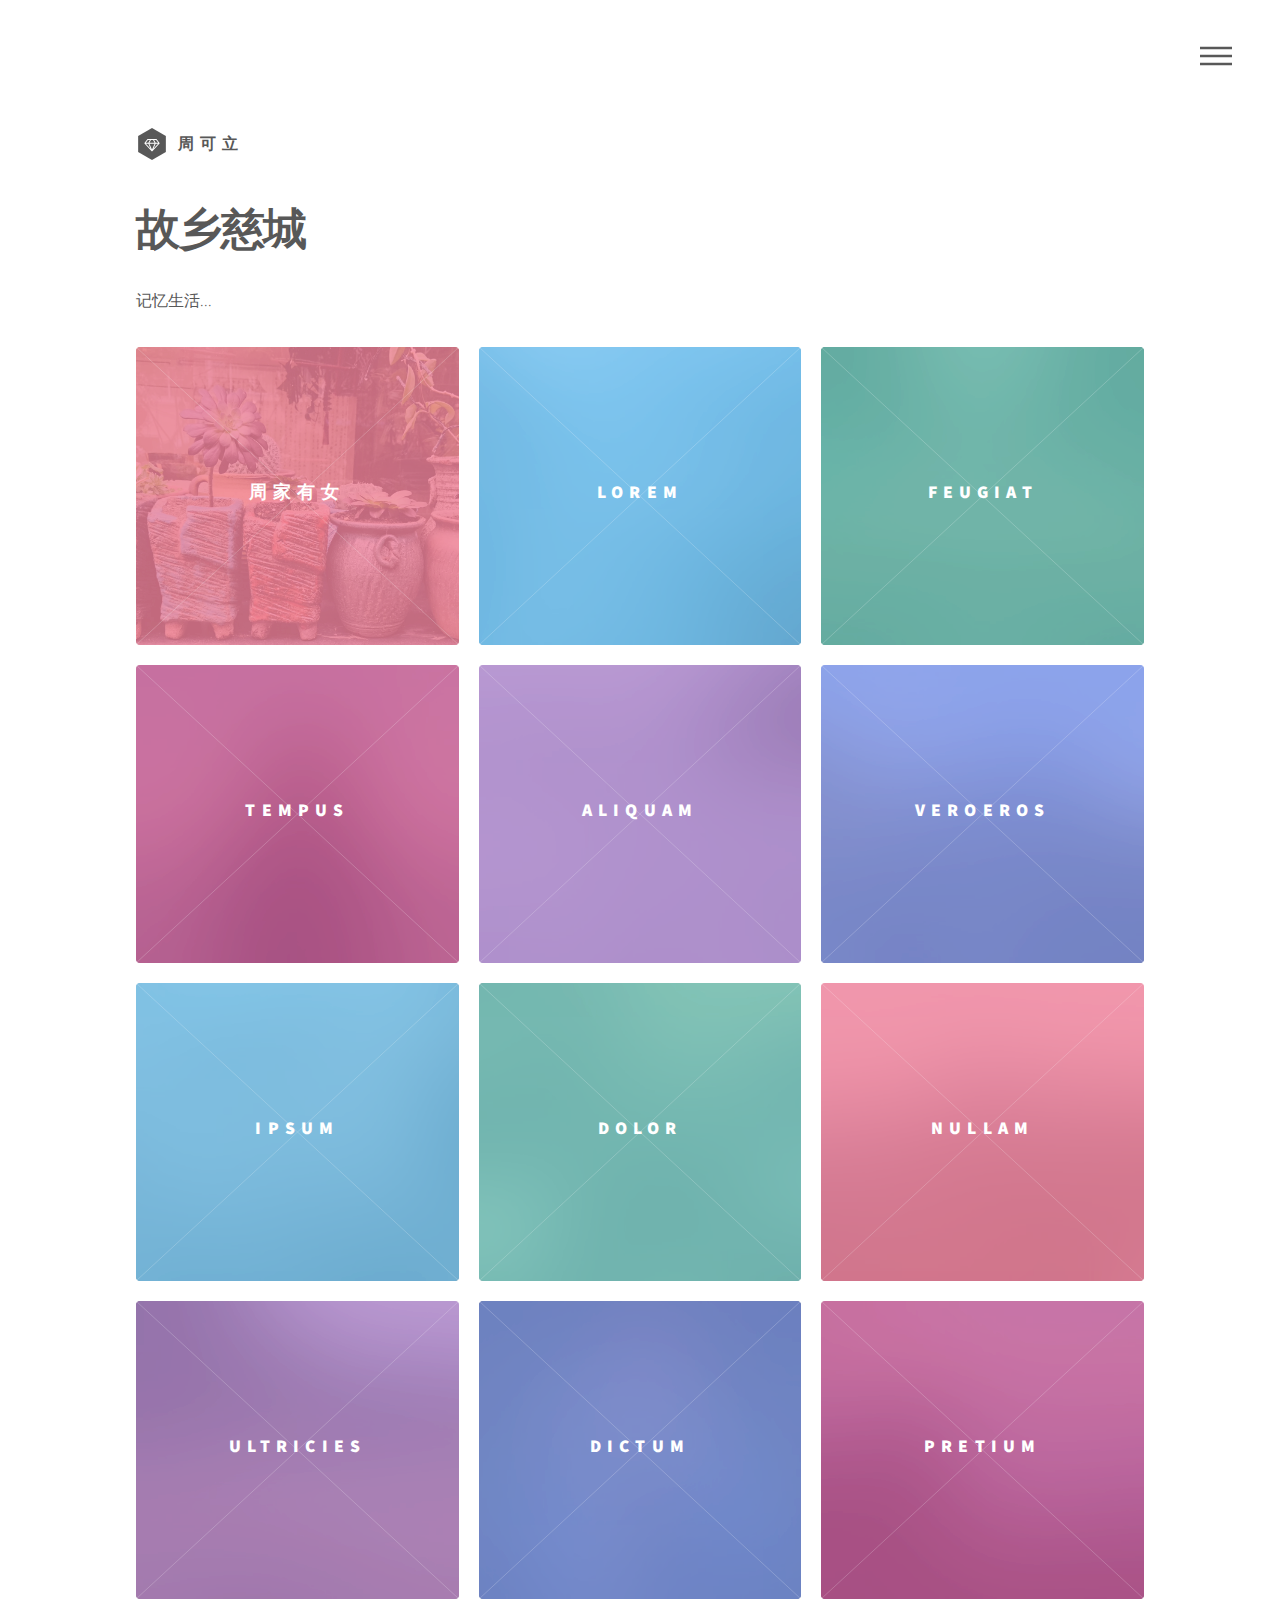
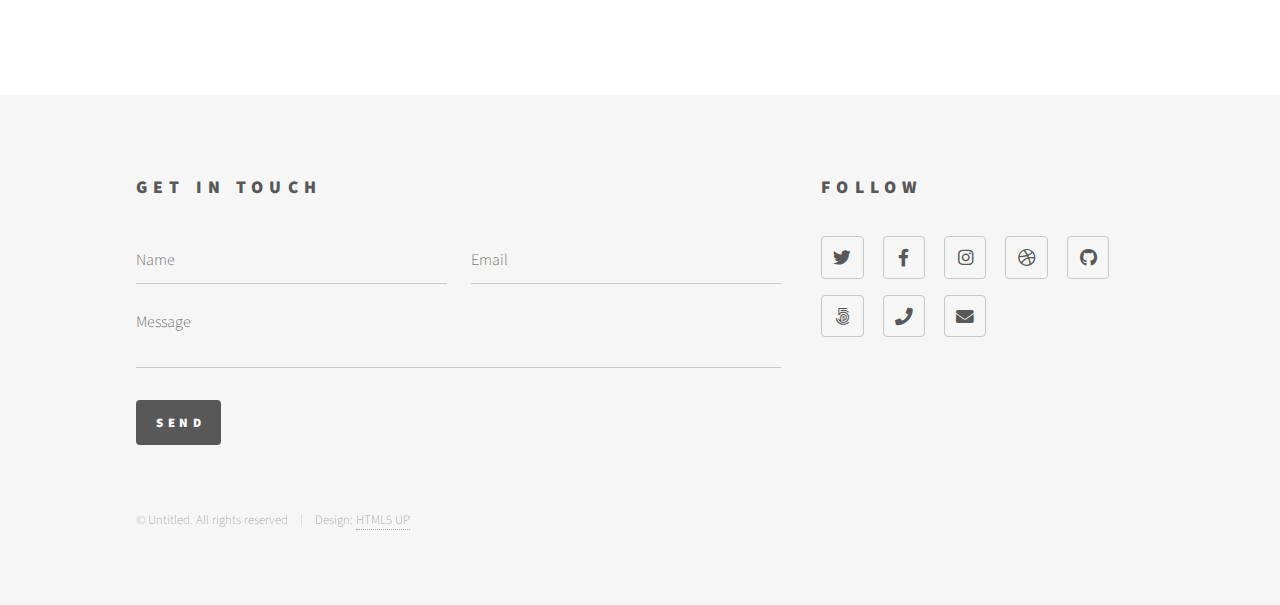
==== index.html @ fc77d5ec "commit" ====
<!DOCTYPE HTML>
<!--
	Phantom by HTML5 UP
	html5up.net | @ajlkn
	Free for personal and commercial use under the CCA 3.0 license (html5up.net/license)
-->
<html>
	<head>
		<title>Phantom by HTML5 UP</title>
		<meta charset="utf-8" />
		<meta name="viewport" content="width=device-width, initial-scale=1, user-scalable=no" />
		<link rel="stylesheet" href="assets/css/main.css" />
		<noscript><link rel="stylesheet" href="assets/css/noscript.css" /></noscript>
	</head>
	<body class="is-preload">
		<!-- Wrapper -->
			<div id="wrapper">

				<!-- Header -->
					<header id="header">
						<div class="inner">

							<!-- Logo -->
								<a href="index.html" class="logo">
									<span class="symbol"><img src="images/logo.svg" alt="" /></span><span class="title">周可立</span>
								</a>

							<!-- Nav -->
								<nav>
									<ul>
										<li><a href="#menu">Menu</a></li>
									</ul>
								</nav>

						</div>
					</header>

				<!-- Menu -->
					<nav id="menu">
						<h2>Menu</h2>
						<ul>
							<li><a href="index.html">Home</a></li>
							<li><a href="generic.html">Ipsum veroeros</a></li>
							<li><a href="generic.html">Tempus etiam</a></li>
							<li><a href="generic.html">Consequat dolor</a></li>
							<li><a href="elements.html">Elements</a></li>
						</ul>
					</nav>

				<!-- Main -->
					<div id="main">
						<div class="inner">
							<header>
								<h1> 故乡慈城</h1>
								<p>记忆生活...</p>
							</header>
							<section class="tiles">
								<article class="style1">
									<span class="image">
										<img src="images/story/002.jpg" alt="" />
									</span>
									<a href="generic1.html">
										<h2>周家有女</h2>
										<div class="content">
											<p>周女有才,有感而作</p>
										</div>
									</a>
								</article>
								<article class="style2">
									<span class="image">
										<img src="images/pic02.jpg" alt="" />
									</span>
									<a href="generic.html">
										<h2>Lorem</h2>
										<div class="content">
											<p>Sed nisl arcu euismod sit amet nisi lorem etiam dolor veroeros et feugiat.</p>
										</div>
									</a>
								</article>
								<article class="style3">
									<span class="image">
										<img src="images/pic03.jpg" alt="" />
									</span>
									<a href="generic.html">
										<h2>Feugiat</h2>
										<div class="content">
											<p>Sed nisl arcu euismod sit amet nisi lorem etiam dolor veroeros et feugiat.</p>
										</div>
									</a>
								</article>
								<article class="style4">
									<span class="image">
										<img src="images/pic04.jpg" alt="" />
									</span>
									<a href="generic.html">
										<h2>Tempus</h2>
										<div class="content">
											<p>Sed nisl arcu euismod sit amet nisi lorem etiam dolor veroeros et feugiat.</p>
										</div>
									</a>
								</article>
								<article class="style5">
									<span class="image">
										<img src="images/pic05.jpg" alt="" />
									</span>
									<a href="generic.html">
										<h2>Aliquam</h2>
										<div class="content">
											<p>Sed nisl arcu euismod sit amet nisi lorem etiam dolor veroeros et feugiat.</p>
										</div>
									</a>
								</article>
								<article class="style6">
									<span class="image">
										<img src="images/pic06.jpg" alt="" />
									</span>
									<a href="generic.html">
										<h2>Veroeros</h2>
										<div class="content">
											<p>Sed nisl arcu euismod sit amet nisi lorem etiam dolor veroeros et feugiat.</p>
										</div>
									</a>
								</article>
								<article class="style2">
									<span class="image">
										<img src="images/pic07.jpg" alt="" />
									</span>
									<a href="generic.html">
										<h2>Ipsum</h2>
										<div class="content">
											<p>Sed nisl arcu euismod sit amet nisi lorem etiam dolor veroeros et feugiat.</p>
										</div>
									</a>
								</article>
								<article class="style3">
									<span class="image">
										<img src="images/pic08.jpg" alt="" />
									</span>
									<a href="generic.html">
										<h2>Dolor</h2>
										<div class="content">
											<p>Sed nisl arcu euismod sit amet nisi lorem etiam dolor veroeros et feugiat.</p>
										</div>
									</a>
								</article>
								<article class="style1">
									<span class="image">
										<img src="images/pic09.jpg" alt="" />
									</span>
									<a href="generic.html">
										<h2>Nullam</h2>
										<div class="content">
											<p>Sed nisl arcu euismod sit amet nisi lorem etiam dolor veroeros et feugiat.</p>
										</div>
									</a>
								</article>
								<article class="style5">
									<span class="image">
										<img src="images/pic10.jpg" alt="" />
									</span>
									<a href="generic.html">
										<h2>Ultricies</h2>
										<div class="content">
											<p>Sed nisl arcu euismod sit amet nisi lorem etiam dolor veroeros et feugiat.</p>
										</div>
									</a>
								</article>
								<article class="style6">
									<span class="image">
										<img src="images/pic11.jpg" alt="" />
									</span>
									<a href="generic.html">
										<h2>Dictum</h2>
										<div class="content">
											<p>Sed nisl arcu euismod sit amet nisi lorem etiam dolor veroeros et feugiat.</p>
										</div>
									</a>
								</article>
								<article class="style4">
									<span class="image">
										<img src="images/pic12.jpg" alt="" />
									</span>
									<a href="generic.html">
										<h2>Pretium</h2>
										<div class="content">
											<p>Sed nisl arcu euismod sit amet nisi lorem etiam dolor veroeros et feugiat.</p>
										</div>
									</a>
								</article>
							</section>
						</div>
					</div>

				<!-- Footer -->
					<footer id="footer">
						<div class="inner">
							<section>
								<h2>Get in touch</h2>
								<form method="post" action="#">
									<div class="fields">
										<div class="field half">
											<input type="text" name="name" id="name" placeholder="Name" />
										</div>
										<div class="field half">
											<input type="email" name="email" id="email" placeholder="Email" />
										</div>
										<div class="field">
											<textarea name="message" id="message" placeholder="Message"></textarea>
										</div>
									</div>
									<ul class="actions">
										<li><input type="submit" value="Send" class="primary" /></li>
									</ul>
								</form>
							</section>
							<section>
								<h2>Follow</h2>
								<ul class="icons">
									<li><a href="#" class="icon brands style2 fa-twitter"><span class="label">Twitter</span></a></li>
									<li><a href="#" class="icon brands style2 fa-facebook-f"><span class="label">Facebook</span></a></li>
									<li><a href="#" class="icon brands style2 fa-instagram"><span class="label">Instagram</span></a></li>
									<li><a href="#" class="icon brands style2 fa-dribbble"><span class="label">Dribbble</span></a></li>
									<li><a href="#" class="icon brands style2 fa-github"><span class="label">GitHub</span></a></li>
									<li><a href="#" class="icon brands style2 fa-500px"><span class="label">500px</span></a></li>
									<li><a href="#" class="icon solid style2 fa-phone"><span class="label">Phone</span></a></li>
									<li><a href="#" class="icon solid style2 fa-envelope"><span class="label">Email</span></a></li>
								</ul>
							</section>
							<ul class="copyright">
								<li>&copy; Untitled. All rights reserved</li><li>Design: <a href="http://html5up.net">HTML5 UP</a></li>
							</ul>
						</div>
					</footer>

			</div>

		<!-- Scripts -->
			<script src="assets/js/jquery.min.js"></script>
			<script src="assets/js/browser.min.js"></script>
			<script src="assets/js/breakpoints.min.js"></script>
			<script src="assets/js/util.js"></script>
			<script src="assets/js/main.js"></script>

	</body>
</html>
---- assets/css/main.css ----
@import url(fontawesome-all.min.css);
@import url("https://fonts.googleapis.com/css?family=Source+Sans+Pro:300,700,900");

/*
	Phantom by HTML5 UP
	html5up.net | @ajlkn
	Free for personal and commercial use under the CCA 3.0 license (html5up.net/license)
*/

html, body, div, span, applet, object,
iframe, h1, h2, h3, h4, h5, h6, p, blockquote,
pre, a, abbr, acronym, address, big, cite,
code, del, dfn, em, img, ins, kbd, q, s, samp,
small, strike, strong, sub, sup, tt, var, b,
u, i, center, dl, dt, dd, ol, ul, li, fieldset,
form, label, legend, table, caption, tbody,
tfoot, thead, tr, th, td, article, aside,
canvas, details, embed, figure, figcaption,
footer, header, hgroup, menu, nav, output, ruby,
section, summary, time, mark, audio, video {
	margin: 0;
	padding: 0;
	border: 0;
	font-size: 100%;
	font: inherit;
	vertical-align: baseline;}

article, aside, details, figcaption, figure,
footer, header, hgroup, menu, nav, section {
	display: block;}

body {
	line-height: 1;
}

ol, ul {
	list-style: none;
}

blockquote, q {
	quotes: none;
}

	blockquote:before, blockquote:after, q:before, q:after {
		content: '';
		content: none;
	}

table {
	border-collapse: collapse;
	border-spacing: 0;
}

body {
	-webkit-text-size-adjust: none;
}

mark {
	background-color: transparent;
	color: inherit;
}

input::-moz-focus-inner {
	border: 0;
	padding: 0;
}

input, select, textarea {
	-moz-appearance: none;
	-webkit-appearance: none;
	-ms-appearance: none;
	appearance: none;
}

/* Basic */

	@-ms-viewport {
		width: device-width;
	}

	body {
		-ms-overflow-style: scrollbar;
	}

	@media screen and (max-width: 480px) {

		html, body {
			min-width: 320px;
		}

	}

	html {
		box-sizing: border-box;
	}

	*, *:before, *:after {
		box-sizing: inherit;
	}

	body {
		background: #ffffff;
	}

		body.is-preload *, body.is-preload *:before, body.is-preload *:after {
			-moz-animation: none !important;
			-webkit-animation: none !important;
			-ms-animation: none !important;
			animation: none !important;
			-moz-transition: none !important;
			-webkit-transition: none !important;
			-ms-transition: none !important;
			transition: none !important;
		}

/* Type */

	body, input, select, textarea {
		color: #585858;
		font-family: "Source Sans Pro", Helvetica, sans-serif;
		font-size: 16pt;
		font-weight: 300;
		line-height: 1.75;
	}

		@media screen and (max-width: 1680px) {

			body, input, select, textarea {
				font-size: 14pt;
			}

		}

		@media screen and (max-width: 1280px) {

			body, input, select, textarea {
				font-size: 12pt;
			}

		}

	a {
		-moz-transition: border-bottom-color 0.2s ease, color 0.2s ease;
		-webkit-transition: border-bottom-color 0.2s ease, color 0.2s ease;
		-ms-transition: border-bottom-color 0.2s ease, color 0.2s ease;
		transition: border-bottom-color 0.2s ease, color 0.2s ease;
		text-decoration: none;
		color: #585858;
		border-bottom: dotted 1px rgba(88, 88, 88, 0.5);
	}

		a:hover {
			border-bottom-color: transparent;
			color: #f2849e !important;
		}

	strong, b {
		font-weight: 900;
	}

	em, i {
		font-style: italic;
	}

	p {
		margin: 0 0 2em 0;
	}

	p span{
		font-size:150%;		
		font-weight:bold;			
	}

	h1 {
		font-size: 2.75em;
		font-weight: 700;
		line-height: 1.3;
		margin: 0 0 1em 0;
		letter-spacing: -0.035em;
	}

		h1 a {
			color: inherit;
		}

		@media screen and (max-width: 736px) {

			h1 {
				font-size: 2em;
				margin: 0 0 1em 0;
			}

		}

		@media screen and (max-width: 360px) {

			h1 {
				font-size: 1.75em;
			}

		}

	h2, h3, h4, h5, h6 {
		font-weight: 900;
		line-height: 1.5;
		margin: 0 0 2em 0;
		text-transform: uppercase;
		letter-spacing: 0.35em;
	}

		h2 a, h3 a, h4 a, h5 a, h6 a {
			color: inherit;
		}

	h2 {
		font-size: 1.1em;
	}

	h3 {
		font-size: 1em;
	}

	h4 {
		font-size: 0.8em;
	}

	h5 {
		font-size: 0.8em;
	}

	h6 {
		font-size: 0.8em;
	}

	@media screen and (max-width: 980px) {

		h1 br, h2 br, h3 br, h4 br, h5 br, h6 br {
			display: none;
		}

	}

	@media screen and (max-width: 736px) {

		h2 {
			font-size: 1em;
		}

		h3 {
			font-size: 0.8em;
		}

	}

	sub {
		font-size: 0.8em;
		position: relative;
		top: 0.5em;
	}

	sup {
		font-size: 0.8em;
		position: relative;
		top: -0.5em;
	}

	blockquote {
		border-left: solid 4px #c9c9c9;
		font-style: italic;
		margin: 0 0 2em 0;
		padding: 0.5em 0 0.5em 2em;
	}

	code {
		background: rgba(144, 144, 144, 0.075);
		border-radius: 4px;
		border: solid 1px #c9c9c9;
		font-family: "Courier New", monospace;
		font-size: 0.9em;
		margin: 0 0.25em;
		padding: 0.25em 0.65em;
	}

	pre {
		-webkit-overflow-scrolling: touch;
		font-family: "Courier New", monospace;
		font-size: 0.9em;
		margin: 0 0 2em 0;
	}

		pre code {
			display: block;
			line-height: 1.75;
			padding: 1em 1.5em;
			overflow-x: auto;
		}

	hr {
		border: 0;
		border-bottom: solid 1px #c9c9c9;
		margin: 2em 0;
	}

		hr.major {
			margin: 3em 0;
		}

	.align-left {
		text-align: left;
	}

	.align-center {
		text-align: center;
	}

	.align-right {
		text-align: right;
	}

/* Row */

	.row {
		display: flex;
		flex-wrap: wrap;
		box-sizing: border-box;
		align-items: stretch;
	}

		.row > * {
			box-sizing: border-box;
		}

		.row.gtr-uniform > * > :last-child {
			margin-bottom: 0;
		}

		.row.aln-left {
			justify-content: flex-start;
		}

		.row.aln-center {
			justify-content: center;
		}

		.row.aln-right {
			justify-content: flex-end;
		}

		.row.aln-top {
			align-items: flex-start;
		}

		.row.aln-middle {
			align-items: center;
		}

		.row.aln-bottom {
			align-items: flex-end;
		}

		.row > .imp {
			order: -1;
		}

		.row > .col-1 {
			width: 8.33333%;
		}

		.row > .off-1 {
			margin-left: 8.33333%;
		}

		.row > .col-2 {
			width: 16.66667%;
		}

		.row > .off-2 {
			margin-left: 16.66667%;
		}

		.row > .col-3 {
			width: 25%;
		}

		.row > .off-3 {
			margin-left: 25%;
		}

		.row > .col-4 {
			width: 33.33333%;
		}

		.row > .off-4 {
			margin-left: 33.33333%;
		}

		.row > .col-5 {
			width: 41.66667%;
		}

		.row > .off-5 {
			margin-left: 41.66667%;
		}

		.row > .col-6 {
			width: 50%;
		}

		.row > .off-6 {
			margin-left: 50%;
		}

		.row > .col-7 {
			width: 58.33333%;
		}

		.row > .off-7 {
			margin-left: 58.33333%;
		}

		.row > .col-8 {
			width: 66.66667%;
		}

		.row > .off-8 {
			margin-left: 66.66667%;
		}

		.row > .col-9 {
			width: 75%;
		}

		.row > .off-9 {
			margin-left: 75%;
		}

		.row > .col-10 {
			width: 83.33333%;
		}

		.row > .off-10 {
			margin-left: 83.33333%;
		}

		.row > .col-11 {
			width: 91.66667%;
		}

		.row > .off-11 {
			margin-left: 91.66667%;
		}

		.row > .col-12 {
			width: 100%;
		}

		.row > .off-12 {
			margin-left: 100%;
		}

		.row.gtr-0 {
			margin-top: 0;
			margin-left: 0em;
		}

			.row.gtr-0 > * {
				padding: 0 0 0 0em;
			}

			.row.gtr-0.gtr-uniform {
				margin-top: 0em;
			}

				.row.gtr-0.gtr-uniform > * {
					padding-top: 0em;
				}

		.row.gtr-25 {
			margin-top: 0;
			margin-left: -0.5em;
		}

			.row.gtr-25 > * {
				padding: 0 0 0 0.5em;
			}

			.row.gtr-25.gtr-uniform {
				margin-top: -0.5em;
			}

				.row.gtr-25.gtr-uniform > * {
					padding-top: 0.5em;
				}

		.row.gtr-50 {
			margin-top: 0;
			margin-left: -1em;
		}

			.row.gtr-50 > * {
				padding: 0 0 0 1em;
			}

			.row.gtr-50.gtr-uniform {
				margin-top: -1em;
			}

				.row.gtr-50.gtr-uniform > * {
					padding-top: 1em;
				}

		.row {
			margin-top: 0;
			margin-left: -2em;
		}

			.row > * {
				padding: 0 0 0 2em;
			}

			.row.gtr-uniform {
				margin-top: -2em;
			}

				.row.gtr-uniform > * {
					padding-top: 2em;
				}

		.row.gtr-150 {
			margin-top: 0;
			margin-left: -3em;
		}

			.row.gtr-150 > * {
				padding: 0 0 0 3em;
			}

			.row.gtr-150.gtr-uniform {
				margin-top: -3em;
			}

				.row.gtr-150.gtr-uniform > * {
					padding-top: 3em;
				}

		.row.gtr-200 {
			margin-top: 0;
			margin-left: -4em;
		}

			.row.gtr-200 > * {
				padding: 0 0 0 4em;
			}

			.row.gtr-200.gtr-uniform {
				margin-top: -4em;
			}

				.row.gtr-200.gtr-uniform > * {
					padding-top: 4em;
				}

		@media screen and (max-width: 1680px) {

			.row {
				display: flex;
				flex-wrap: wrap;
				box-sizing: border-box;
				align-items: stretch;
			}

				.row > * {
					box-sizing: border-box;
				}

				.row.gtr-uniform > * > :last-child {
					margin-bottom: 0;
				}

				.row.aln-left {
					justify-content: flex-start;
				}

				.row.aln-center {
					justify-content: center;
				}

				.row.aln-right {
					justify-content: flex-end;
				}

				.row.aln-top {
					align-items: flex-start;
				}

				.row.aln-middle {
					align-items: center;
				}

				.row.aln-bottom {
					align-items: flex-end;
				}

				.row > .imp-xlarge {
					order: -1;
				}

				.row > .col-1-xlarge {
					width: 8.33333%;
				}

				.row > .off-1-xlarge {
					margin-left: 8.33333%;
				}

				.row > .col-2-xlarge {
					width: 16.66667%;
				}

				.row > .off-2-xlarge {
					margin-left: 16.66667%;
				}

				.row > .col-3-xlarge {
					width: 25%;
				}

				.row > .off-3-xlarge {
					margin-left: 25%;
				}

				.row > .col-4-xlarge {
					width: 33.33333%;
				}

				.row > .off-4-xlarge {
					margin-left: 33.33333%;
				}

				.row > .col-5-xlarge {
					width: 41.66667%;
				}

				.row > .off-5-xlarge {
					margin-left: 41.66667%;
				}

				.row > .col-6-xlarge {
					width: 50%;
				}

				.row > .off-6-xlarge {
					margin-left: 50%;
				}

				.row > .col-7-xlarge {
					width: 58.33333%;
				}

				.row > .off-7-xlarge {
					margin-left: 58.33333%;
				}

				.row > .col-8-xlarge {
					width: 66.66667%;
				}

				.row > .off-8-xlarge {
					margin-left: 66.66667%;
				}

				.row > .col-9-xlarge {
					width: 75%;
				}

				.row > .off-9-xlarge {
					margin-left: 75%;
				}

				.row > .col-10-xlarge {
					width: 83.33333%;
				}

				.row > .off-10-xlarge {
					margin-left: 83.33333%;
				}

				.row > .col-11-xlarge {
					width: 91.66667%;
				}

				.row > .off-11-xlarge {
					margin-left: 91.66667%;
				}

				.row > .col-12-xlarge {
					width: 100%;
				}

				.row > .off-12-xlarge {
					margin-left: 100%;
				}

				.row.gtr-0 {
					margin-top: 0;
					margin-left: 0em;
				}

					.row.gtr-0 > * {
						padding: 0 0 0 0em;
					}

					.row.gtr-0.gtr-uniform {
						margin-top: 0em;
					}

						.row.gtr-0.gtr-uniform > * {
							padding-top: 0em;
						}

				.row.gtr-25 {
					margin-top: 0;
					margin-left: -0.5em;
				}

					.row.gtr-25 > * {
						padding: 0 0 0 0.5em;
					}

					.row.gtr-25.gtr-uniform {
						margin-top: -0.5em;
					}

						.row.gtr-25.gtr-uniform > * {
							padding-top: 0.5em;
						}

				.row.gtr-50 {
					margin-top: 0;
					margin-left: -1em;
				}

					.row.gtr-50 > * {
						padding: 0 0 0 1em;
					}

					.row.gtr-50.gtr-uniform {
						margin-top: -1em;
					}

						.row.gtr-50.gtr-uniform > * {
							padding-top: 1em;
						}

				.row {
					margin-top: 0;
					margin-left: -2em;
				}

					.row > * {
						padding: 0 0 0 2em;
					}

					.row.gtr-uniform {
						margin-top: -2em;
					}

						.row.gtr-uniform > * {
							padding-top: 2em;
						}

				.row.gtr-150 {
					margin-top: 0;
					margin-left: -3em;
				}

					.row.gtr-150 > * {
						padding: 0 0 0 3em;
					}

					.row.gtr-150.gtr-uniform {
						margin-top: -3em;
					}

						.row.gtr-150.gtr-uniform > * {
							padding-top: 3em;
						}

				.row.gtr-200 {
					margin-top: 0;
					margin-left: -4em;
				}

					.row.gtr-200 > * {
						padding: 0 0 0 4em;
					}

					.row.gtr-200.gtr-uniform {
						margin-top: -4em;
					}

						.row.gtr-200.gtr-uniform > * {
							padding-top: 4em;
						}

		}

		@media screen and (max-width: 1280px) {

			.row {
				display: flex;
				flex-wrap: wrap;
				box-sizing: border-box;
				align-items: stretch;
			}

				.row > * {
					box-sizing: border-box;
				}

				.row.gtr-uniform > * > :last-child {
					margin-bottom: 0;
				}

				.row.aln-left {
					justify-content: flex-start;
				}

				.row.aln-center {
					justify-content: center;
				}

				.row.aln-right {
					justify-content: flex-end;
				}

				.row.aln-top {
					align-items: flex-start;
				}

				.row.aln-middle {
					align-items: center;
				}

				.row.aln-bottom {
					align-items: flex-end;
				}

				.row > .imp-large {
					order: -1;
				}

				.row > .col-1-large {
					width: 8.33333%;
				}

				.row > .off-1-large {
					margin-left: 8.33333%;
				}

				.row > .col-2-large {
					width: 16.66667%;
				}

				.row > .off-2-large {
					margin-left: 16.66667%;
				}

				.row > .col-3-large {
					width: 25%;
				}

				.row > .off-3-large {
					margin-left: 25%;
				}

				.row > .col-4-large {
					width: 33.33333%;
				}

				.row > .off-4-large {
					margin-left: 33.33333%;
				}

				.row > .col-5-large {
					width: 41.66667%;
				}

				.row > .off-5-large {
					margin-left: 41.66667%;
				}

				.row > .col-6-large {
					width: 50%;
				}

				.row > .off-6-large {
					margin-left: 50%;
				}

				.row > .col-7-large {
					width: 58.33333%;
				}

				.row > .off-7-large {
					margin-left: 58.33333%;
				}

				.row > .col-8-large {
					width: 66.66667%;
				}

				.row > .off-8-large {
					margin-left: 66.66667%;
				}

				.row > .col-9-large {
					width: 75%;
				}

				.row > .off-9-large {
					margin-left: 75%;
				}

				.row > .col-10-large {
					width: 83.33333%;
				}

				.row > .off-10-large {
					margin-left: 83.33333%;
				}

				.row > .col-11-large {
					width: 91.66667%;
				}

				.row > .off-11-large {
					margin-left: 91.66667%;
				}

				.row > .col-12-large {
					width: 100%;
				}

				.row > .off-12-large {
					margin-left: 100%;
				}

				.row.gtr-0 {
					margin-top: 0;
					margin-left: 0em;
				}

					.row.gtr-0 > * {
						padding: 0 0 0 0em;
					}

					.row.gtr-0.gtr-uniform {
						margin-top: 0em;
					}

						.row.gtr-0.gtr-uniform > * {
							padding-top: 0em;
						}

				.row.gtr-25 {
					margin-top: 0;
					margin-left: -0.5em;
				}

					.row.gtr-25 > * {
						padding: 0 0 0 0.5em;
					}

					.row.gtr-25.gtr-uniform {
						margin-top: -0.5em;
					}

						.row.gtr-25.gtr-uniform > * {
							padding-top: 0.5em;
						}

				.row.gtr-50 {
					margin-top: 0;
					margin-left: -1em;
				}

					.row.gtr-50 > * {
						padding: 0 0 0 1em;
					}

					.row.gtr-50.gtr-uniform {
						margin-top: -1em;
					}

						.row.gtr-50.gtr-uniform > * {
							padding-top: 1em;
						}

				.row {
					margin-top: 0;
					margin-left: -2em;
				}

					.row > * {
						padding: 0 0 0 2em;
					}

					.row.gtr-uniform {
						margin-top: -2em;
					}

						.row.gtr-uniform > * {
							padding-top: 2em;
						}

				.row.gtr-150 {
					margin-top: 0;
					margin-left: -3em;
				}

					.row.gtr-150 > * {
						padding: 0 0 0 3em;
					}

					.row.gtr-150.gtr-uniform {
						margin-top: -3em;
					}

						.row.gtr-150.gtr-uniform > * {
							padding-top: 3em;
						}

				.row.gtr-200 {
					margin-top: 0;
					margin-left: -4em;
				}

					.row.gtr-200 > * {
						padding: 0 0 0 4em;
					}

					.row.gtr-200.gtr-uniform {
						margin-top: -4em;
					}

						.row.gtr-200.gtr-uniform > * {
							padding-top: 4em;
						}

		}

		@media screen and (max-width: 980px) {

			.row {
				display: flex;
				flex-wrap: wrap;
				box-sizing: border-box;
				align-items: stretch;
			}

				.row > * {
					box-sizing: border-box;
				}

				.row.gtr-uniform > * > :last-child {
					margin-bottom: 0;
				}

				.row.aln-left {
					justify-content: flex-start;
				}

				.row.aln-center {
					justify-content: center;
				}

				.row.aln-right {
					justify-content: flex-end;
				}

				.row.aln-top {
					align-items: flex-start;
				}

				.row.aln-middle {
					align-items: center;
				}

				.row.aln-bottom {
					align-items: flex-end;
				}

				.row > .imp-medium {
					order: -1;
				}

				.row > .col-1-medium {
					width: 8.33333%;
				}

				.row > .off-1-medium {
					margin-left: 8.33333%;
				}

				.row > .col-2-medium {
					width: 16.66667%;
				}

				.row > .off-2-medium {
					margin-left: 16.66667%;
				}

				.row > .col-3-medium {
					width: 25%;
				}

				.row > .off-3-medium {
					margin-left: 25%;
				}

				.row > .col-4-medium {
					width: 33.33333%;
				}

				.row > .off-4-medium {
					margin-left: 33.33333%;
				}

				.row > .col-5-medium {
					width: 41.66667%;
				}

				.row > .off-5-medium {
					margin-left: 41.66667%;
				}

				.row > .col-6-medium {
					width: 50%;
				}

				.row > .off-6-medium {
					margin-left: 50%;
				}

				.row > .col-7-medium {
					width: 58.33333%;
				}

				.row > .off-7-medium {
					margin-left: 58.33333%;
				}

				.row > .col-8-medium {
					width: 66.66667%;
				}

				.row > .off-8-medium {
					margin-left: 66.66667%;
				}

				.row > .col-9-medium {
					width: 75%;
				}

				.row > .off-9-medium {
					margin-left: 75%;
				}

				.row > .col-10-medium {
					width: 83.33333%;
				}

				.row > .off-10-medium {
					margin-left: 83.33333%;
				}

				.row > .col-11-medium {
					width: 91.66667%;
				}

				.row > .off-11-medium {
					margin-left: 91.66667%;
				}

				.row > .col-12-medium {
					width: 100%;
				}

				.row > .off-12-medium {
					margin-left: 100%;
				}

				.row.gtr-0 {
					margin-top: 0;
					margin-left: 0em;
				}

					.row.gtr-0 > * {
						padding: 0 0 0 0em;
					}

					.row.gtr-0.gtr-uniform {
						margin-top: 0em;
					}

						.row.gtr-0.gtr-uniform > * {
							padding-top: 0em;
						}

				.row.gtr-25 {
					margin-top: 0;
					margin-left: -0.375em;
				}

					.row.gtr-25 > * {
						padding: 0 0 0 0.375em;
					}

					.row.gtr-25.gtr-uniform {
						margin-top: -0.375em;
					}

						.row.gtr-25.gtr-uniform > * {
							padding-top: 0.375em;
						}

				.row.gtr-50 {
					margin-top: 0;
					margin-left: -0.75em;
				}

					.row.gtr-50 > * {
						padding: 0 0 0 0.75em;
					}

					.row.gtr-50.gtr-uniform {
						margin-top: -0.75em;
					}

						.row.gtr-50.gtr-uniform > * {
							padding-top: 0.75em;
						}

				.row {
					margin-top: 0;
					margin-left: -1.5em;
				}

					.row > * {
						padding: 0 0 0 1.5em;
					}

					.row.gtr-uniform {
						margin-top: -1.5em;
					}

						.row.gtr-uniform > * {
							padding-top: 1.5em;
						}

				.row.gtr-150 {
					margin-top: 0;
					margin-left: -2.25em;
				}

					.row.gtr-150 > * {
						padding: 0 0 0 2.25em;
					}

					.row.gtr-150.gtr-uniform {
						margin-top: -2.25em;
					}

						.row.gtr-150.gtr-uniform > * {
							padding-top: 2.25em;
						}

				.row.gtr-200 {
					margin-top: 0;
					margin-left: -3em;
				}

					.row.gtr-200 > * {
						padding: 0 0 0 3em;
					}

					.row.gtr-200.gtr-uniform {
						margin-top: -3em;
					}

						.row.gtr-200.gtr-uniform > * {
							padding-top: 3em;
						}

		}

		@media screen and (max-width: 736px) {

			.row {
				display: flex;
				flex-wrap: wrap;
				box-sizing: border-box;
				align-items: stretch;
			}

				.row > * {
					box-sizing: border-box;
				}

				.row.gtr-uniform > * > :last-child {
					margin-bottom: 0;
				}

				.row.aln-left {
					justify-content: flex-start;
				}

				.row.aln-center {
					justify-content: center;
				}

				.row.aln-right {
					justify-content: flex-end;
				}

				.row.aln-top {
					align-items: flex-start;
				}

				.row.aln-middle {
					align-items: center;
				}

				.row.aln-bottom {
					align-items: flex-end;
				}

				.row > .imp-small {
					order: -1;
				}

				.row > .col-1-small {
					width: 8.33333%;
				}

				.row > .off-1-small {
					margin-left: 8.33333%;
				}

				.row > .col-2-small {
					width: 16.66667%;
				}

				.row > .off-2-small {
					margin-left: 16.66667%;
				}

				.row > .col-3-small {
					width: 25%;
				}

				.row > .off-3-small {
					margin-left: 25%;
				}

				.row > .col-4-small {
					width: 33.33333%;
				}

				.row > .off-4-small {
					margin-left: 33.33333%;
				}

				.row > .col-5-small {
					width: 41.66667%;
				}

				.row > .off-5-small {
					margin-left: 41.66667%;
				}

				.row > .col-6-small {
					width: 50%;
				}

				.row > .off-6-small {
					margin-left: 50%;
				}

				.row > .col-7-small {
					width: 58.33333%;
				}

				.row > .off-7-small {
					margin-left: 58.33333%;
				}

				.row > .col-8-small {
					width: 66.66667%;
				}

				.row > .off-8-small {
					margin-left: 66.66667%;
				}

				.row > .col-9-small {
					width: 75%;
				}

				.row > .off-9-small {
					margin-left: 75%;
				}

				.row > .col-10-small {
					width: 83.33333%;
				}

				.row > .off-10-small {
					margin-left: 83.33333%;
				}

				.row > .col-11-small {
					width: 91.66667%;
				}

				.row > .off-11-small {
					margin-left: 91.66667%;
				}

				.row > .col-12-small {
					width: 100%;
				}

				.row > .off-12-small {
					margin-left: 100%;
				}

				.row.gtr-0 {
					margin-top: 0;
					margin-left: 0em;
				}

					.row.gtr-0 > * {
						padding: 0 0 0 0em;
					}

					.row.gtr-0.gtr-uniform {
						margin-top: 0em;
					}

						.row.gtr-0.gtr-uniform > * {
							padding-top: 0em;
						}

				.row.gtr-25 {
					margin-top: 0;
					margin-left: -0.25em;
				}

					.row.gtr-25 > * {
						padding: 0 0 0 0.25em;
					}

					.row.gtr-25.gtr-uniform {
						margin-top: -0.25em;
					}

						.row.gtr-25.gtr-uniform > * {
							padding-top: 0.25em;
						}

				.row.gtr-50 {
					margin-top: 0;
					margin-left: -0.5em;
				}

					.row.gtr-50 > * {
						padding: 0 0 0 0.5em;
					}

					.row.gtr-50.gtr-uniform {
						margin-top: -0.5em;
					}

						.row.gtr-50.gtr-uniform > * {
							padding-top: 0.5em;
						}

				.row {
					margin-top: 0;
					margin-left: -1em;
				}

					.row > * {
						padding: 0 0 0 1em;
					}

					.row.gtr-uniform {
						margin-top: -1em;
					}

						.row.gtr-uniform > * {
							padding-top: 1em;
						}

				.row.gtr-150 {
					margin-top: 0;
					margin-left: -1.5em;
				}

					.row.gtr-150 > * {
						padding: 0 0 0 1.5em;
					}

					.row.gtr-150.gtr-uniform {
						margin-top: -1.5em;
					}

						.row.gtr-150.gtr-uniform > * {
							padding-top: 1.5em;
						}

				.row.gtr-200 {
					margin-top: 0;
					margin-left: -2em;
				}

					.row.gtr-200 > * {
						padding: 0 0 0 2em;
					}

					.row.gtr-200.gtr-uniform {
						margin-top: -2em;
					}

						.row.gtr-200.gtr-uniform > * {
							padding-top: 2em;
						}

		}

		@media screen and (max-width: 480px) {

			.row {
				display: flex;
				flex-wrap: wrap;
				box-sizing: border-box;
				align-items: stretch;
			}

				.row > * {
					box-sizing: border-box;
				}

				.row.gtr-uniform > * > :last-child {
					margin-bottom: 0;
				}

				.row.aln-left {
					justify-content: flex-start;
				}

				.row.aln-center {
					justify-content: center;
				}

				.row.aln-right {
					justify-content: flex-end;
				}

				.row.aln-top {
					align-items: flex-start;
				}

				.row.aln-middle {
					align-items: center;
				}

				.row.aln-bottom {
					align-items: flex-end;
				}

				.row > .imp-xsmall {
					order: -1;
				}

				.row > .col-1-xsmall {
					width: 8.33333%;
				}

				.row > .off-1-xsmall {
					margin-left: 8.33333%;
				}

				.row > .col-2-xsmall {
					width: 16.66667%;
				}

				.row > .off-2-xsmall {
					margin-left: 16.66667%;
				}

				.row > .col-3-xsmall {
					width: 25%;
				}

				.row > .off-3-xsmall {
					margin-left: 25%;
				}

				.row > .col-4-xsmall {
					width: 33.33333%;
				}

				.row > .off-4-xsmall {
					margin-left: 33.33333%;
				}

				.row > .col-5-xsmall {
					width: 41.66667%;
				}

				.row > .off-5-xsmall {
					margin-left: 41.66667%;
				}

				.row > .col-6-xsmall {
					width: 50%;
				}

				.row > .off-6-xsmall {
					margin-left: 50%;
				}

				.row > .col-7-xsmall {
					width: 58.33333%;
				}

				.row > .off-7-xsmall {
					margin-left: 58.33333%;
				}

				.row > .col-8-xsmall {
					width: 66.66667%;
				}

				.row > .off-8-xsmall {
					margin-left: 66.66667%;
				}

				.row > .col-9-xsmall {
					width: 75%;
				}

				.row > .off-9-xsmall {
					margin-left: 75%;
				}

				.row > .col-10-xsmall {
					width: 83.33333%;
				}

				.row > .off-10-xsmall {
					margin-left: 83.33333%;
				}

				.row > .col-11-xsmall {
					width: 91.66667%;
				}

				.row > .off-11-xsmall {
					margin-left: 91.66667%;
				}

				.row > .col-12-xsmall {
					width: 100%;
				}

				.row > .off-12-xsmall {
					margin-left: 100%;
				}

				.row.gtr-0 {
					margin-top: 0;
					margin-left: 0em;
				}

					.row.gtr-0 > * {
						padding: 0 0 0 0em;
					}

					.row.gtr-0.gtr-uniform {
						margin-top: 0em;
					}

						.row.gtr-0.gtr-uniform > * {
							padding-top: 0em;
						}

				.row.gtr-25 {
					margin-top: 0;
					margin-left: -0.25em;
				}

					.row.gtr-25 > * {
						padding: 0 0 0 0.25em;
					}

					.row.gtr-25.gtr-uniform {
						margin-top: -0.25em;
					}

						.row.gtr-25.gtr-uniform > * {
							padding-top: 0.25em;
						}

				.row.gtr-50 {
					margin-top: 0;
					margin-left: -0.5em;
				}

					.row.gtr-50 > * {
						padding: 0 0 0 0.5em;
					}

					.row.gtr-50.gtr-uniform {
						margin-top: -0.5em;
					}

						.row.gtr-50.gtr-uniform > * {
							padding-top: 0.5em;
						}

				.row {
					margin-top: 0;
					margin-left: -1em;
				}

					.row > * {
						padding: 0 0 0 1em;
					}

					.row.gtr-uniform {
						margin-top: -1em;
					}

						.row.gtr-uniform > * {
							padding-top: 1em;
						}

				.row.gtr-150 {
					margin-top: 0;
					margin-left: -1.5em;
				}

					.row.gtr-150 > * {
						padding: 0 0 0 1.5em;
					}

					.row.gtr-150.gtr-uniform {
						margin-top: -1.5em;
					}

						.row.gtr-150.gtr-uniform > * {
							padding-top: 1.5em;
						}

				.row.gtr-200 {
					margin-top: 0;
					margin-left: -2em;
				}

					.row.gtr-200 > * {
						padding: 0 0 0 2em;
					}

					.row.gtr-200.gtr-uniform {
						margin-top: -2em;
					}

						.row.gtr-200.gtr-uniform > * {
							padding-top: 2em;
						}

		}

/* Section/Article */

	section.special, article.special {
		text-align: center;
	}

	header p {
		margin-top: -1em;
	}

	@media screen and (max-width: 736px) {

		header p {
			margin-top: 0;
		}

	}

/* Icon */

	.icon {
		text-decoration: none;
		border-bottom: none;
		position: relative;
	}

		.icon:before {
			-moz-osx-font-smoothing: grayscale;
			-webkit-font-smoothing: antialiased;
			display: inline-block;
			font-style: normal;
			font-variant: normal;
			text-rendering: auto;
			line-height: 1;
			text-transform: none !important;
			font-family: 'Font Awesome 5 Free';
			font-weight: 400;
		}

		.icon > .label {
			display: none;
		}

		.icon:before {
			line-height: inherit;
		}

		.icon.solid:before {
			font-weight: 900;
		}

		.icon.brands:before {
			font-family: 'Font Awesome 5 Brands';
		}

		.icon.style2 {
			-moz-transition: background-color 0.2s ease-in-out, color 0.2s ease-in-out, border-color 0.2s ease-in-out;
			-webkit-transition: background-color 0.2s ease-in-out, color 0.2s ease-in-out, border-color 0.2s ease-in-out;
			-ms-transition: background-color 0.2s ease-in-out, color 0.2s ease-in-out, border-color 0.2s ease-in-out;
			transition: background-color 0.2s ease-in-out, color 0.2s ease-in-out, border-color 0.2s ease-in-out;
			background-color: transparent;
			border: solid 1px #c9c9c9;
			border-radius: 4px;
			width: 2.65em;
			height: 2.65em;
			display: inline-block;
			text-align: center;
			line-height: 2.65em;
			color: inherit;
		}

			.icon.style2:before {
				font-size: 1.1em;
			}

			.icon.style2:hover {
				color: #f2849e;
				border-color: #f2849e;
			}

			.icon.style2:active {
				background-color: rgba(242, 132, 158, 0.1);
			}

/* List */

	ol {
		list-style: decimal;
		margin: 0 0 2em 0;
		padding-left: 1.25em;
	}

		ol li {
			padding-left: 0.25em;
		}

	ul {
		list-style: disc;
		margin: 0 0 2em 0;
		padding-left: 1em;
	}

		ul li {
			padding-left: 0.5em;
		}

		ul.alt {
			list-style: none;
			padding-left: 0;
		}

			ul.alt li {
				border-top: solid 1px #c9c9c9;
				padding: 0.5em 0;
			}

				ul.alt li:first-child {
					border-top: 0;
					padding-top: 0;
				}

	dl {
		margin: 0 0 2em 0;
	}

		dl dt {
			display: block;
			font-weight: 900;
			margin: 0 0 1em 0;
		}

		dl dd {
			margin-left: 2em;
		}

/* Actions */

	ul.actions {
		display: -moz-flex;
		display: -webkit-flex;
		display: -ms-flex;
		display: flex;
		cursor: default;
		list-style: none;
		margin-left: -1em;
		padding-left: 0;
	}

		ul.actions li {
			padding: 0 0 0 1em;
			vertical-align: middle;
		}

		ul.actions.special {
			-moz-justify-content: center;
			-webkit-justify-content: center;
			-ms-justify-content: center;
			justify-content: center;
			width: 100%;
			margin-left: 0;
		}

			ul.actions.special li:first-child {
				padding-left: 0;
			}

		ul.actions.stacked {
			-moz-flex-direction: column;
			-webkit-flex-direction: column;
			-ms-flex-direction: column;
			flex-direction: column;
			margin-left: 0;
		}

			ul.actions.stacked li {
				padding: 1.3em 0 0 0;
			}

				ul.actions.stacked li:first-child {
					padding-top: 0;
				}

		ul.actions.fit {
			width: calc(100% + 1em);
		}

			ul.actions.fit li {
				-moz-flex-grow: 1;
				-webkit-flex-grow: 1;
				-ms-flex-grow: 1;
				flex-grow: 1;
				-moz-flex-shrink: 1;
				-webkit-flex-shrink: 1;
				-ms-flex-shrink: 1;
				flex-shrink: 1;
				width: 100%;
			}

				ul.actions.fit li > * {
					width: 100%;
				}

			ul.actions.fit.stacked {
				width: 100%;
			}

		@media screen and (max-width: 480px) {

			ul.actions:not(.fixed) {
				-moz-flex-direction: column;
				-webkit-flex-direction: column;
				-ms-flex-direction: column;
				flex-direction: column;
				margin-left: 0;
				width: 100% !important;
			}

				ul.actions:not(.fixed) li {
					-moz-flex-grow: 1;
					-webkit-flex-grow: 1;
					-ms-flex-grow: 1;
					flex-grow: 1;
					-moz-flex-shrink: 1;
					-webkit-flex-shrink: 1;
					-ms-flex-shrink: 1;
					flex-shrink: 1;
					padding: 1em 0 0 0;
					text-align: center;
					width: 100%;
				}

					ul.actions:not(.fixed) li > * {
						width: 100%;
					}

					ul.actions:not(.fixed) li:first-child {
						padding-top: 0;
					}

					ul.actions:not(.fixed) li input[type="submit"],
					ul.actions:not(.fixed) li input[type="reset"],
					ul.actions:not(.fixed) li input[type="button"],
					ul.actions:not(.fixed) li button,
					ul.actions:not(.fixed) li .button {
						width: 100%;
					}

						ul.actions:not(.fixed) li input[type="submit"].icon:before,
						ul.actions:not(.fixed) li input[type="reset"].icon:before,
						ul.actions:not(.fixed) li input[type="button"].icon:before,
						ul.actions:not(.fixed) li button.icon:before,
						ul.actions:not(.fixed) li .button.icon:before {
							margin-left: -0.5rem;
						}

		}

/* Icons */

	ul.icons {
		cursor: default;
		list-style: none;
		padding-left: 0;
		margin: -1em 0 2em -1em;
	}

		ul.icons li {
			display: inline-block;
			padding: 1em 0 0 1em;
		}

/* Form */

	form {
		margin: 0 0 2em 0;
		overflow-x: hidden;
	}

		form > :last-child {
			margin-bottom: 0;
		}

		form > .fields {
			display: -moz-flex;
			display: -webkit-flex;
			display: -ms-flex;
			display: flex;
			-moz-flex-wrap: wrap;
			-webkit-flex-wrap: wrap;
			-ms-flex-wrap: wrap;
			flex-wrap: wrap;
			width: calc(100% + 3em);
			margin: -1.5em 0 2em -1.5em;
		}

			form > .fields > .field {
				-moz-flex-grow: 0;
				-webkit-flex-grow: 0;
				-ms-flex-grow: 0;
				flex-grow: 0;
				-moz-flex-shrink: 0;
				-webkit-flex-shrink: 0;
				-ms-flex-shrink: 0;
				flex-shrink: 0;
				padding: 1.5em 0 0 1.5em;
				width: calc(100% - 1.5em);
			}

				form > .fields > .field.half {
					width: calc(50% - 0.75em);
				}

				form > .fields > .field.third {
					width: calc(100%/3 - 0.5em);
				}

				form > .fields > .field.quarter {
					width: calc(25% - 0.375em);
				}

		@media screen and (max-width: 480px) {

			form > .fields {
				width: calc(100% + 3em);
				margin: -1.5em 0 2em -1.5em;
			}

				form > .fields > .field {
					padding: 1.5em 0 0 1.5em;
					width: calc(100% - 1.5em);
				}

					form > .fields > .field.half {
						width: calc(100% - 1.5em);
					}

					form > .fields > .field.third {
						width: calc(100% - 1.5em);
					}

					form > .fields > .field.quarter {
						width: calc(100% - 1.5em);
					}

		}

	label {
		display: block;
		font-size: 0.9em;
		font-weight: 900;
		margin: 0 0 1em 0;
	}

	input[type="text"],
	input[type="password"],
	input[type="email"],
	input[type="tel"],
	select,
	textarea {
		-moz-appearance: none;
		-webkit-appearance: none;
		-ms-appearance: none;
		appearance: none;
		background-color: transparent;
		border: none;
		border-radius: 0;
		border-bottom: solid 1px #c9c9c9;
		color: inherit;
		display: block;
		outline: 0;
		padding: 0;
		text-decoration: none;
		width: 100%;
	}

		input[type="text"]:invalid,
		input[type="password"]:invalid,
		input[type="email"]:invalid,
		input[type="tel"]:invalid,
		select:invalid,
		textarea:invalid {
			box-shadow: none;
		}

		input[type="text"]:focus,
		input[type="password"]:focus,
		input[type="email"]:focus,
		input[type="tel"]:focus,
		select:focus,
		textarea:focus {
			border-bottom-color: #f2849e;
			box-shadow: inset 0 -1px 0 0 #f2849e;
		}

	select {
		background-image: url("data:image/svg+xml;charset=utf8,%3Csvg xmlns='http://www.w3.org/2000/svg' width='40' height='40' preserveAspectRatio='none' viewBox='0 0 40 40'%3E%3Cpath d='M9.4,12.3l10.4,10.4l10.4-10.4c0.2-0.2,0.5-0.4,0.9-0.4c0.3,0,0.6,0.1,0.9,0.4l3.3,3.3c0.2,0.2,0.4,0.5,0.4,0.9 c0,0.4-0.1,0.6-0.4,0.9L20.7,31.9c-0.2,0.2-0.5,0.4-0.9,0.4c-0.3,0-0.6-0.1-0.9-0.4L4.3,17.3c-0.2-0.2-0.4-0.5-0.4-0.9 c0-0.4,0.1-0.6,0.4-0.9l3.3-3.3c0.2-0.2,0.5-0.4,0.9-0.4S9.1,12.1,9.4,12.3z' fill='%23c9c9c9' /%3E%3C/svg%3E");
		background-size: 1.25rem;
		background-repeat: no-repeat;
		background-position: calc(100% - 1rem) center;
		height: 3em;
		padding-right: 3em;
		text-overflow: ellipsis;
	}

		select option {
			background: #ffffff;
		}

		select:focus::-ms-value {
			background-color: transparent;
		}

		select::-ms-expand {
			display: none;
		}

	input[type="text"],
	input[type="password"],
	input[type="email"],
	select {
		height: 3em;
	}

	textarea {
		padding: 0;
		min-height: 3.75em;
	}

	input[type="checkbox"],
	input[type="radio"] {
		-moz-appearance: none;
		-webkit-appearance: none;
		-ms-appearance: none;
		appearance: none;
		display: block;
		float: left;
		margin-right: -2em;
		opacity: 0;
		width: 1em;
		z-index: -1;
	}

		input[type="checkbox"] + label,
		input[type="radio"] + label {
			text-decoration: none;
			color: #585858;
			cursor: pointer;
			display: inline-block;
			font-size: 1em;
			font-weight: 300;
			padding-left: 2.55em;
			padding-right: 0.75em;
			position: relative;
		}

			input[type="checkbox"] + label:before,
			input[type="radio"] + label:before {
				-moz-osx-font-smoothing: grayscale;
				-webkit-font-smoothing: antialiased;
				display: inline-block;
				font-style: normal;
				font-variant: normal;
				text-rendering: auto;
				line-height: 1;
				text-transform: none !important;
				font-family: 'Font Awesome 5 Free';
				font-weight: 900;
			}

			input[type="checkbox"] + label:before,
			input[type="radio"] + label:before {
				border-radius: 4px;
				border: solid 1px #c9c9c9;
				content: '';
				display: inline-block;
				font-size: 0.8em;
				height: 2.25em;
				left: 0;
				line-height: 2.25em;
				position: absolute;
				text-align: center;
				top: 0;
				width: 2.25em;
			}

		input[type="checkbox"]:checked + label:before,
		input[type="radio"]:checked + label:before {
			background: #585858;
			border-color: #585858;
			color: #ffffff;
			content: '\f00c';
		}

		input[type="checkbox"]:focus + label:before,
		input[type="radio"]:focus + label:before {
			border-color: #f2849e;
			box-shadow: 0 0 0 1px #f2849e;
		}

	input[type="checkbox"] + label:before {
		border-radius: 4px;
	}

	input[type="radio"] + label:before {
		border-radius: 100%;
	}

/* Box */

	.box {
		border-radius: 4px;
		border: solid 1px #c9c9c9;
		margin-bottom: 2em;
		padding: 1.5em;
	}

		.box > :last-child,
		.box > :last-child > :last-child,
		.box > :last-child > :last-child > :last-child {
			margin-bottom: 0;
		}

		.box.alt {
			border: 0;
			border-radius: 0;
			padding: 0;
		}

/* Image */

	.image {
		border-radius: 4px;
		border: 0;
		display: inline-block;
		position: relative;
	}

		.image img {
			border-radius: 4px;
			display: block;
		}

		.image.left, .image.right {
			max-width: 40%;
		}

			.image.left img, .image.right img {
				width: 100%;
			}

		.image.left {
			float: left;
			padding: 0 1.5em 1em 0;
			top: 0.25em;
		}

		.image.right {
			float: right;
			padding: 0 0 1em 1.5em;
			top: 0.25em;
		}

		.image.fit {
			display: block;
			margin: 0 0 2em 0;
			width: 100%;
		}

			.image.fit img {
				width: 100%;
			}

		.image.main {
			display: block;
			margin: 0 0 3em 0;
			width: 100%;
		}

			.image.main img {
				width: 100%;
			}

			@media screen and (max-width: 736px) {

				.image.main {
					margin: 0 0 2em 0;
				}

			}

/* Table */

	.table-wrapper {
		-webkit-overflow-scrolling: touch;
		overflow-x: auto;
	}

	table {
		margin: 0 0 2em 0;
		width: 100%;
	}

		table tbody tr {
			border: solid 1px #c9c9c9;
			border-left: 0;
			border-right: 0;
		}

			table tbody tr:nth-child(2n + 1) {
				background-color: rgba(144, 144, 144, 0.075);
			}

		table td {
			padding: 0.75em 0.75em;
		}

		table th {
			font-size: 0.9em;
			font-weight: 900;
			padding: 0 0.75em 0.75em 0.75em;
			text-align: left;
		}

		table thead {
			border-bottom: solid 2px #c9c9c9;
		}

		table tfoot {
			border-top: solid 2px #c9c9c9;
		}

		table.alt {
			border-collapse: separate;
		}

			table.alt tbody tr td {
				border: solid 1px #c9c9c9;
				border-left-width: 0;
				border-top-width: 0;
			}

				table.alt tbody tr td:first-child {
					border-left-width: 1px;
				}

			table.alt tbody tr:first-child td {
				border-top-width: 1px;
			}

			table.alt thead {
				border-bottom: 0;
			}

			table.alt tfoot {
				border-top: 0;
			}

/* Button */

	input[type="submit"],
	input[type="reset"],
	input[type="button"],
	button,
	.button {
		-moz-appearance: none;
		-webkit-appearance: none;
		-ms-appearance: none;
		appearance: none;
		-moz-transition: background-color 0.2s ease-in-out, color 0.2s ease-in-out, box-shadow 0.2s ease-in-out;
		-webkit-transition: background-color 0.2s ease-in-out, color 0.2s ease-in-out, box-shadow 0.2s ease-in-out;
		-ms-transition: background-color 0.2s ease-in-out, color 0.2s ease-in-out, box-shadow 0.2s ease-in-out;
		transition: background-color 0.2s ease-in-out, color 0.2s ease-in-out, box-shadow 0.2s ease-in-out;
		background-color: transparent;
		border-radius: 4px;
		border: 0;
		box-shadow: inset 0 0 0 2px #585858;
		color: #585858 !important;
		cursor: pointer;
		display: inline-block;
		font-size: 0.8em;
		font-weight: 900;
		height: 3.5em;
		letter-spacing: 0.35em;
		line-height: 3.45em;
		overflow: hidden;
		padding: 0 1.25em 0 1.6em;
		text-align: center;
		text-decoration: none;
		text-overflow: ellipsis;
		text-transform: uppercase;
		white-space: nowrap;
	}

		input[type="submit"].icon:before,
		input[type="reset"].icon:before,
		input[type="button"].icon:before,
		button.icon:before,
		.button.icon:before {
			margin-right: 0.5em;
		}

		input[type="submit"].fit,
		input[type="reset"].fit,
		input[type="button"].fit,
		button.fit,
		.button.fit {
			width: 100%;
		}

		input[type="submit"]:hover,
		input[type="reset"]:hover,
		input[type="button"]:hover,
		button:hover,
		.button:hover {
			color: #f2849e !important;
			box-shadow: inset 0 0 0 2px #f2849e;
		}

		input[type="submit"]:active,
		input[type="reset"]:active,
		input[type="button"]:active,
		button:active,
		.button:active {
			background-color: rgba(242, 132, 158, 0.1);
		}

		input[type="submit"].small,
		input[type="reset"].small,
		input[type="button"].small,
		button.small,
		.button.small {
			font-size: 0.6em;
		}

		input[type="submit"].large,
		input[type="reset"].large,
		input[type="button"].large,
		button.large,
		.button.large {
			font-size: 1em;
		}

		input[type="submit"].primary,
		input[type="reset"].primary,
		input[type="button"].primary,
		button.primary,
		.button.primary {
			box-shadow: none;
			background-color: #585858;
			color: #ffffff !important;
		}

			input[type="submit"].primary:hover,
			input[type="reset"].primary:hover,
			input[type="button"].primary:hover,
			button.primary:hover,
			.button.primary:hover {
				background-color: #f2849e;
			}

			input[type="submit"].primary:active,
			input[type="reset"].primary:active,
			input[type="button"].primary:active,
			button.primary:active,
			.button.primary:active {
				background-color: #ee5f81;
			}

		input[type="submit"].disabled, input[type="submit"]:disabled,
		input[type="reset"].disabled,
		input[type="reset"]:disabled,
		input[type="button"].disabled,
		input[type="button"]:disabled,
		button.disabled,
		button:disabled,
		.button.disabled,
		.button:disabled {
			pointer-events: none;
			opacity: 0.25;
		}

/* Tiles */

	.tiles {
		display: -moz-flex;
		display: -webkit-flex;
		display: -ms-flex;
		display: flex;
		-moz-flex-wrap: wrap;
		-webkit-flex-wrap: wrap;
		-ms-flex-wrap: wrap;
		flex-wrap: wrap;
		postiion: relative;
		margin: -2.5em 0 0 -2.5em;
	}

		.tiles article {
			-moz-transition: -moz-transform 0.5s ease, opacity 0.5s ease;
			-webkit-transition: -webkit-transform 0.5s ease, opacity 0.5s ease;
			-ms-transition: -ms-transform 0.5s ease, opacity 0.5s ease;
			transition: transform 0.5s ease, opacity 0.5s ease;
			position: relative;
			width: calc(33.33333% - 2.5em);
			margin: 2.5em 0 0 2.5em;
		}

			.tiles article > .image {
				-moz-transition: -moz-transform 0.5s ease;
				-webkit-transition: -webkit-transform 0.5s ease;
				-ms-transition: -ms-transform 0.5s ease;
				transition: transform 0.5s ease;
				position: relative;
				display: block;
				width: 100%;
				border-radius: 4px;
				overflow: hidden;
			}

				.tiles article > .image img {
					display: block;
					width: 100%;
				}

				.tiles article > .image:before {
					pointer-events: none;
					-moz-transition: background-color 0.5s ease, opacity 0.5s ease;
					-webkit-transition: background-color 0.5s ease, opacity 0.5s ease;
					-ms-transition: background-color 0.5s ease, opacity 0.5s ease;
					transition: background-color 0.5s ease, opacity 0.5s ease;
					content: '';
					display: block;
					position: absolute;
					top: 0;
					left: 0;
					width: 100%;
					height: 100%;
					opacity: 1.0;
					z-index: 1;
					opacity: 0.8;
				}

				.tiles article > .image:after {
					pointer-events: none;
					-moz-transition: opacity 0.5s ease;
					-webkit-transition: opacity 0.5s ease;
					-ms-transition: opacity 0.5s ease;
					transition: opacity 0.5s ease;
					content: '';
					display: block;
					position: absolute;
					top: 0;
					left: 0;
					width: 100%;
					height: 100%;
					background-image: url("data:image/svg+xml;charset=utf8,%3Csvg xmlns='http://www.w3.org/2000/svg' width='100' height='100' viewBox='0 0 100 100' preserveAspectRatio='none'%3E%3Cstyle%3Eline %7B stroke-width: 0.25px%3B stroke: %23ffffff%3B %7D%3C/style%3E%3Cline x1='0' y1='0' x2='100' y2='100' /%3E%3Cline x1='100' y1='0' x2='0' y2='100' /%3E%3C/svg%3E");
					background-position: center;
					background-repeat: no-repeat;
					background-size: 100% 100%;
					opacity: 0.25;
					z-index: 2;
				}

			.tiles article > a {
				display: -moz-flex;
				display: -webkit-flex;
				display: -ms-flex;
				display: flex;
				-moz-flex-direction: column;
				-webkit-flex-direction: column;
				-ms-flex-direction: column;
				flex-direction: column;
				-moz-align-items: center;
				-webkit-align-items: center;
				-ms-align-items: center;
				align-items: center;
				-moz-justify-content: center;
				-webkit-justify-content: center;
				-ms-justify-content: center;
				justify-content: center;
				-moz-transition: background-color 0.5s ease, -moz-transform 0.5s ease;
				-webkit-transition: background-color 0.5s ease, -webkit-transform 0.5s ease;
				-ms-transition: background-color 0.5s ease, -ms-transform 0.5s ease;
				transition: background-color 0.5s ease, transform 0.5s ease;
				position: absolute;
				top: 0;
				left: 0;
				width: 100%;
				height: 100%;
				padding: 1em;
				border-radius: 4px;
				border-bottom: 0;
				color: #ffffff;
				text-align: center;
				text-decoration: none;
				z-index: 3;
			}

				.tiles article > a > :last-child {
					margin: 0;
				}

				.tiles article > a:hover {
					color: #ffffff !important;
				}

				.tiles article > a h2 {
					margin: 0;
				}

				.tiles article > a .content {
					-moz-transition: max-height 0.5s ease, opacity 0.5s ease;
					-webkit-transition: max-height 0.5s ease, opacity 0.5s ease;
					-ms-transition: max-height 0.5s ease, opacity 0.5s ease;
					transition: max-height 0.5s ease, opacity 0.5s ease;
					width: 100%;
					max-height: 0;
					line-height: 1.5;
					margin-top: 0.35em;
					opacity: 0;
				}

					.tiles article > a .content > :last-child {
						margin-bottom: 0;
					}

			.tiles article.style1 > .image:before {
				background-color: #f2849e;
			}

			.tiles article.style2 > .image:before {
				background-color: #7ecaf6;
			}

			.tiles article.style3 > .image:before {
				background-color: #7bd0c1;
			}

			.tiles article.style4 > .image:before {
				background-color: #c75b9b;
			}

			.tiles article.style5 > .image:before {
				background-color: #ae85ca;
			}

			.tiles article.style6 > .image:before {
				background-color: #8499e7;
			}

			body:not(.is-touch) .tiles article:hover > .image {
				-moz-transform: scale(1.1);
				-webkit-transform: scale(1.1);
				-ms-transform: scale(1.1);
				transform: scale(1.1);
			}

				body:not(.is-touch) .tiles article:hover > .image:before {
					background-color: #333333;
					opacity: 0.35;
				}

				body:not(.is-touch) .tiles article:hover > .image:after {
					opacity: 0;
				}

			body:not(.is-touch) .tiles article:hover .content {
				max-height: 15em;
				opacity: 1;
			}

		* + .tiles {
			margin-top: 2em;
		}

		body.is-preload .tiles article {
			-moz-transform: scale(0.9);
			-webkit-transform: scale(0.9);
			-ms-transform: scale(0.9);
			transform: scale(0.9);
			opacity: 0;
		}

		body.is-touch .tiles article .content {
			max-height: 15em;
			opacity: 1;
		}

		@media screen and (max-width: 1280px) {

			.tiles {
				margin: -1.25em 0 0 -1.25em;
			}

				.tiles article {
					width: calc(33.33333% - 1.25em);
					margin: 1.25em 0 0 1.25em;
				}

		}

		@media screen and (max-width: 980px) {

			.tiles {
				margin: -2.5em 0 0 -2.5em;
			}

				.tiles article {
					width: calc(50% - 2.5em);
					margin: 2.5em 0 0 2.5em;
				}

		}

		@media screen and (max-width: 736px) {

			.tiles {
				margin: -1.25em 0 0 -1.25em;
			}

				.tiles article {
					width: calc(50% - 1.25em);
					margin: 1.25em 0 0 1.25em;
				}

					.tiles article:hover > .image {
						-moz-transform: scale(1.0);
						-webkit-transform: scale(1.0);
						-ms-transform: scale(1.0);
						transform: scale(1.0);
					}

		}

		@media screen and (max-width: 480px) {

			.tiles {
				margin: 0;
			}

				.tiles article {
					width: 100%;
					margin: 1.25em 0 0 0;
				}

		}

/* Header */

	#header {
		padding: 8em 0 0.1em 0 ;
	}

		#header .logo {
			display: block;
			border-bottom: 0;
			color: inherit;
			font-weight: 900;
			letter-spacing: 0.35em;
			margin: 0 0 2.5em 0;
			text-decoration: none;
			text-transform: uppercase;
			display: inline-block;
		}

			#header .logo > * {
				display: inline-block;
				vertical-align: middle;
			}

			#header .logo .symbol {
				margin-right: 0.65em;
			}

				#header .logo .symbol img {
					display: block;
					width: 2em;
					height: 2em;
				}

		#header nav {
			position: fixed;
			right: 2em;
			top: 2em;
			z-index: 10000;
		}

			#header nav ul {
				display: -moz-flex;
				display: -webkit-flex;
				display: -ms-flex;
				display: flex;
				-moz-align-items: center;
				-webkit-align-items: center;
				-ms-align-items: center;
				align-items: center;
				list-style: none;
				margin: 0;
				padding: 0;
			}

				#header nav ul li {
					display: block;
					padding: 0;
				}

					#header nav ul li a {
						display: block;
						position: relative;
						height: 3em;
						line-height: 3em;
						padding: 0 1.5em;
						background-color: rgba(255, 255, 255, 0.5);
						border-radius: 4px;
						border: 0;
						font-size: 0.8em;
						font-weight: 900;
						letter-spacing: 0.35em;
						text-transform: uppercase;
					}

					#header nav ul li a[href="#menu"] {
						-webkit-tap-highlight-color: transparent;
						width: 4em;
						text-indent: 4em;
						font-size: 1em;
						overflow: hidden;
						padding: 0;
						white-space: nowrap;
					}

						#header nav ul li a[href="#menu"]:before, #header nav ul li a[href="#menu"]:after {
							-moz-transition: opacity 0.2s ease;
							-webkit-transition: opacity 0.2s ease;
							-ms-transition: opacity 0.2s ease;
							transition: opacity 0.2s ease;
							content: '';
							display: block;
							position: absolute;
							top: 0;
							left: 0;
							width: 100%;
							height: 100%;
							background-position: center;
							background-repeat: no-repeat;
							background-size: 2em 2em;
						}

						#header nav ul li a[href="#menu"]:before {
							background-image: url("data:image/svg+xml;charset=utf8,%3Csvg xmlns='http://www.w3.org/2000/svg' width='100' height='100' viewBox='0 0 100 100' preserveAspectRatio='none'%3E%3Cstyle%3Eline %7B stroke-width: 8px%3B stroke: %23f2849e%3B %7D%3C/style%3E%3Cline x1='0' y1='25' x2='100' y2='25' /%3E%3Cline x1='0' y1='50' x2='100' y2='50' /%3E%3Cline x1='0' y1='75' x2='100' y2='75' /%3E%3C/svg%3E");
							opacity: 0;
						}

						#header nav ul li a[href="#menu"]:after {
							background-image: url("data:image/svg+xml;charset=utf8,%3Csvg xmlns='http://www.w3.org/2000/svg' width='100' height='100' viewBox='0 0 100 100' preserveAspectRatio='none'%3E%3Cstyle%3Eline %7B stroke-width: 8px%3B stroke: %23585858%3B %7D%3C/style%3E%3Cline x1='0' y1='25' x2='100' y2='25' /%3E%3Cline x1='0' y1='50' x2='100' y2='50' /%3E%3Cline x1='0' y1='75' x2='100' y2='75' /%3E%3C/svg%3E");
							opacity: 1;
						}

						#header nav ul li a[href="#menu"]:hover:before {
							opacity: 1;
						}

						#header nav ul li a[href="#menu"]:hover:after {
							opacity: 0;
						}

		@media screen and (max-width: 736px) {

			#header {
				padding: 4em 0 0.1em 0 ;
			}

				#header nav {
					right: 0.5em;
					top: 0.5em;
				}

					#header nav ul li a[href="#menu"]:before, #header nav ul li a[href="#menu"]:after {
						background-size: 1.5em 1.5em;
					}

		}

/* Menu */

	#wrapper {
		-moz-transition: opacity 0.45s ease;
		-webkit-transition: opacity 0.45s ease;
		-ms-transition: opacity 0.45s ease;
		transition: opacity 0.45s ease;
		opacity: 1;
	}

	#menu {
		-moz-transform: translateX(22em);
		-webkit-transform: translateX(22em);
		-ms-transform: translateX(22em);
		transform: translateX(22em);
		-moz-transition: -moz-transform 0.45s ease, visibility 0.45s;
		-webkit-transition: -webkit-transform 0.45s ease, visibility 0.45s;
		-ms-transition: -ms-transform 0.45s ease, visibility 0.45s;
		transition: transform 0.45s ease, visibility 0.45s;
		position: fixed;
		top: 0;
		right: 0;
		width: 22em;
		max-width: 80%;
		height: 100%;
		-webkit-overflow-scrolling: touch;
		background: #585858;
		color: #ffffff;
		cursor: default;
		visibility: hidden;
		z-index: 10002;
	}

		#menu > .inner {
			-moz-transition: opacity 0.45s ease;
			-webkit-transition: opacity 0.45s ease;
			-ms-transition: opacity 0.45s ease;
			transition: opacity 0.45s ease;
			-webkit-overflow-scrolling: touch;
			position: absolute;
			top: 0;
			left: 0;
			width: 100%;
			height: 100%;
			padding: 2.75em;
			opacity: 0;
			overflow-y: auto;
		}

			#menu > .inner > ul {
				list-style: none;
				margin: 0 0 1em 0;
				padding: 0;
			}

				#menu > .inner > ul > li {
					padding: 0;
					border-top: solid 1px rgba(255, 255, 255, 0.15);
				}

					#menu > .inner > ul > li a {
						display: block;
						padding: 1em 0;
						line-height: 1.5;
						border: 0;
						color: inherit;
					}

					#menu > .inner > ul > li:first-child {
						border-top: 0;
						margin-top: -1em;
					}

		#menu > .close {
			-moz-transition: opacity 0.45s ease, -moz-transform 0.45s ease;
			-webkit-transition: opacity 0.45s ease, -webkit-transform 0.45s ease;
			-ms-transition: opacity 0.45s ease, -ms-transform 0.45s ease;
			transition: opacity 0.45s ease, transform 0.45s ease;
			-moz-transform: scale(0.25) rotate(180deg);
			-webkit-transform: scale(0.25) rotate(180deg);
			-ms-transform: scale(0.25) rotate(180deg);
			transform: scale(0.25) rotate(180deg);
			-webkit-tap-highlight-color: transparent;
			display: block;
			position: absolute;
			top: 2em;
			left: -6em;
			width: 6em;
			text-indent: 6em;
			height: 3em;
			border: 0;
			font-size: 1em;
			opacity: 0;
			overflow: hidden;
			padding: 0;
			white-space: nowrap;
		}

			#menu > .close:before, #menu > .close:after {
				-moz-transition: opacity 0.2s ease;
				-webkit-transition: opacity 0.2s ease;
				-ms-transition: opacity 0.2s ease;
				transition: opacity 0.2s ease;
				content: '';
				display: block;
				position: absolute;
				top: 0;
				left: 0;
				width: 100%;
				height: 100%;
				background-position: center;
				background-repeat: no-repeat;
				background-size: 2em 2em;
			}

			#menu > .close:before {
				background-image: url("data:image/svg+xml;charset=utf8,%3Csvg xmlns='http://www.w3.org/2000/svg' width='100' height='100' viewBox='0 0 100 100' preserveAspectRatio='none'%3E%3Cstyle%3Eline %7B stroke-width: 8px%3B stroke: %23f2849e%3B %7D%3C/style%3E%3Cline x1='15' y1='15' x2='85' y2='85' /%3E%3Cline x1='85' y1='15' x2='15' y2='85' /%3E%3C/svg%3E");
				opacity: 0;
			}

			#menu > .close:after {
				background-image: url("data:image/svg+xml;charset=utf8,%3Csvg xmlns='http://www.w3.org/2000/svg' width='100' height='100' viewBox='0 0 100 100' preserveAspectRatio='none'%3E%3Cstyle%3Eline %7B stroke-width: 8px%3B stroke: %23585858%3B %7D%3C/style%3E%3Cline x1='15' y1='15' x2='85' y2='85' /%3E%3Cline x1='85' y1='15' x2='15' y2='85' /%3E%3C/svg%3E");
				opacity: 1;
			}

			#menu > .close:hover:before {
				opacity: 1;
			}

			#menu > .close:hover:after {
				opacity: 0;
			}

		@media screen and (max-width: 736px) {

			#menu {
				-moz-transform: translateX(16.5em);
				-webkit-transform: translateX(16.5em);
				-ms-transform: translateX(16.5em);
				transform: translateX(16.5em);
				width: 16.5em;
			}

				#menu > .inner {
					padding: 2.75em 1.5em;
				}

				#menu > .close {
					top: 0.5em;
					left: -4.25em;
					width: 4.25em;
					text-indent: 4.25em;
				}

					#menu > .close:before, #menu > .close:after {
						background-size: 1.5em 1.5em;
					}

		}

	body.is-menu-visible #wrapper {
		pointer-events: none;
		cursor: default;
		opacity: 0.25;
	}

	body.is-menu-visible #menu {
		-moz-transform: translateX(0);
		-webkit-transform: translateX(0);
		-ms-transform: translateX(0);
		transform: translateX(0);
		visibility: visible;
	}

		body.is-menu-visible #menu > * {
			opacity: 1;
		}

		body.is-menu-visible #menu .close {
			-moz-transform: scale(1.0) rotate(0deg);
			-webkit-transform: scale(1.0) rotate(0deg);
			-ms-transform: scale(1.0) rotate(0deg);
			transform: scale(1.0) rotate(0deg);
			opacity: 1;
		}

/* Main */

	#main {
		padding: 0em 0 6em 0 ;
	}

		@media screen and (max-width: 736px) {

			#main {
				padding: 0em 0 4em 0 ;
			}

		}

/* Footer */

	#footer {
		padding: 5em 0 6em 0 ;
		background-color: #f6f6f6;
	}

		#footer > .inner {
			display: -moz-flex;
			display: -webkit-flex;
			display: -ms-flex;
			display: flex;
			-moz-flex-wrap: wrap;
			-webkit-flex-wrap: wrap;
			-ms-flex-wrap: wrap;
			flex-wrap: wrap;
			-moz-flex-direction: row;
			-webkit-flex-direction: row;
			-ms-flex-direction: row;
			flex-direction: row;
		}

			#footer > .inner > * > :last-child {
				margin-bottom: 0;
			}

			#footer > .inner section:nth-child(1) {
				width: calc(66% - 2.5em);
				margin-right: 2.5em;
			}

			#footer > .inner section:nth-child(2) {
				width: calc(33% - 2.5em);
				margin-left: 2.5em;
			}

			#footer > .inner .copyright {
				width: 100%;
				padding: 0;
				margin-top: 5em;
				list-style: none;
				font-size: 0.8em;
				color: rgba(88, 88, 88, 0.5);
			}

				#footer > .inner .copyright a {
					color: inherit;
				}

				#footer > .inner .copyright li {
					display: inline-block;
					border-left: solid 1px rgba(88, 88, 88, 0.15);
					line-height: 1;
					padding: 0 0 0 1em;
					margin: 0 0 0 1em;
				}

					#footer > .inner .copyright li:first-child {
						border-left: 0;
						padding-left: 0;
						margin-left: 0;
					}

		@media screen and (max-width: 1280px) {

			#footer {
				padding: 5em 0 3em 0 ;
			}

				#footer > .inner section:nth-child(1) {
					width: calc(66% - 1.25em);
					margin-right: 1.25em;
				}

				#footer > .inner section:nth-child(2) {
					width: calc(33% - 1.25em);
					margin-left: 1.25em;
				}

		}

		@media screen and (max-width: 980px) {

			#footer > .inner section:nth-child(1) {
				width: 66%;
				margin-right: 0;
			}

			#footer > .inner section:nth-child(2) {
				width: calc(33% - 2.5em);
				margin-left: 2.5em;
			}

		}

		@media screen and (max-width: 736px) {

			#footer {
				padding: 3em 0 1em 0 ;
			}

				#footer > .inner {
					-moz-flex-direction: column;
					-webkit-flex-direction: column;
					-ms-flex-direction: column;
					flex-direction: column;
				}

					#footer > .inner section:nth-child(1) {
						width: 100%;
						margin-right: 0;
						margin: 3em 0 0 0;
					}

					#footer > .inner section:nth-child(2) {
						-moz-order: -1;
						-webkit-order: -1;
						-ms-order: -1;
						order: -1;
						width: 100%;
						margin-left: 0;
					}

					#footer > .inner .copyright {
						margin-top: 3em;
					}

		}

		@media screen and (max-width: 480px) {

			#footer > .inner .copyright {
				margin-top: 3em;
			}

				#footer > .inner .copyright li {
					border-left: 0;
					padding-left: 0;
					margin: 0.75em 0 0 0;
					display: block;
					line-height: inherit;
				}

					#footer > .inner .copyright li:first-child {
						margin-top: 0;
					}

		}

/* Wrapper */

	#wrapper > * > .inner {
		width: 100%;
		max-width: 68em;
		margin: 0 auto;
		padding: 0 2.5em;
	}

		@media screen and (max-width: 736px) {

			#wrapper > * > .inner {
				padding: 0 1.25em;
			}

		}
---- assets/css/noscript.css ----
/*
	Phantom by HTML5 UP
	html5up.net | @ajlkn
	Free for personal and commercial use under the CCA 3.0 license (html5up.net/license)
*/

/* Tiles */

	body.is-preload .tiles article {
		-moz-transform: none;
		-webkit-transform: none;
		-ms-transform: none;
		transform: none;
		opacity: 1;
	}
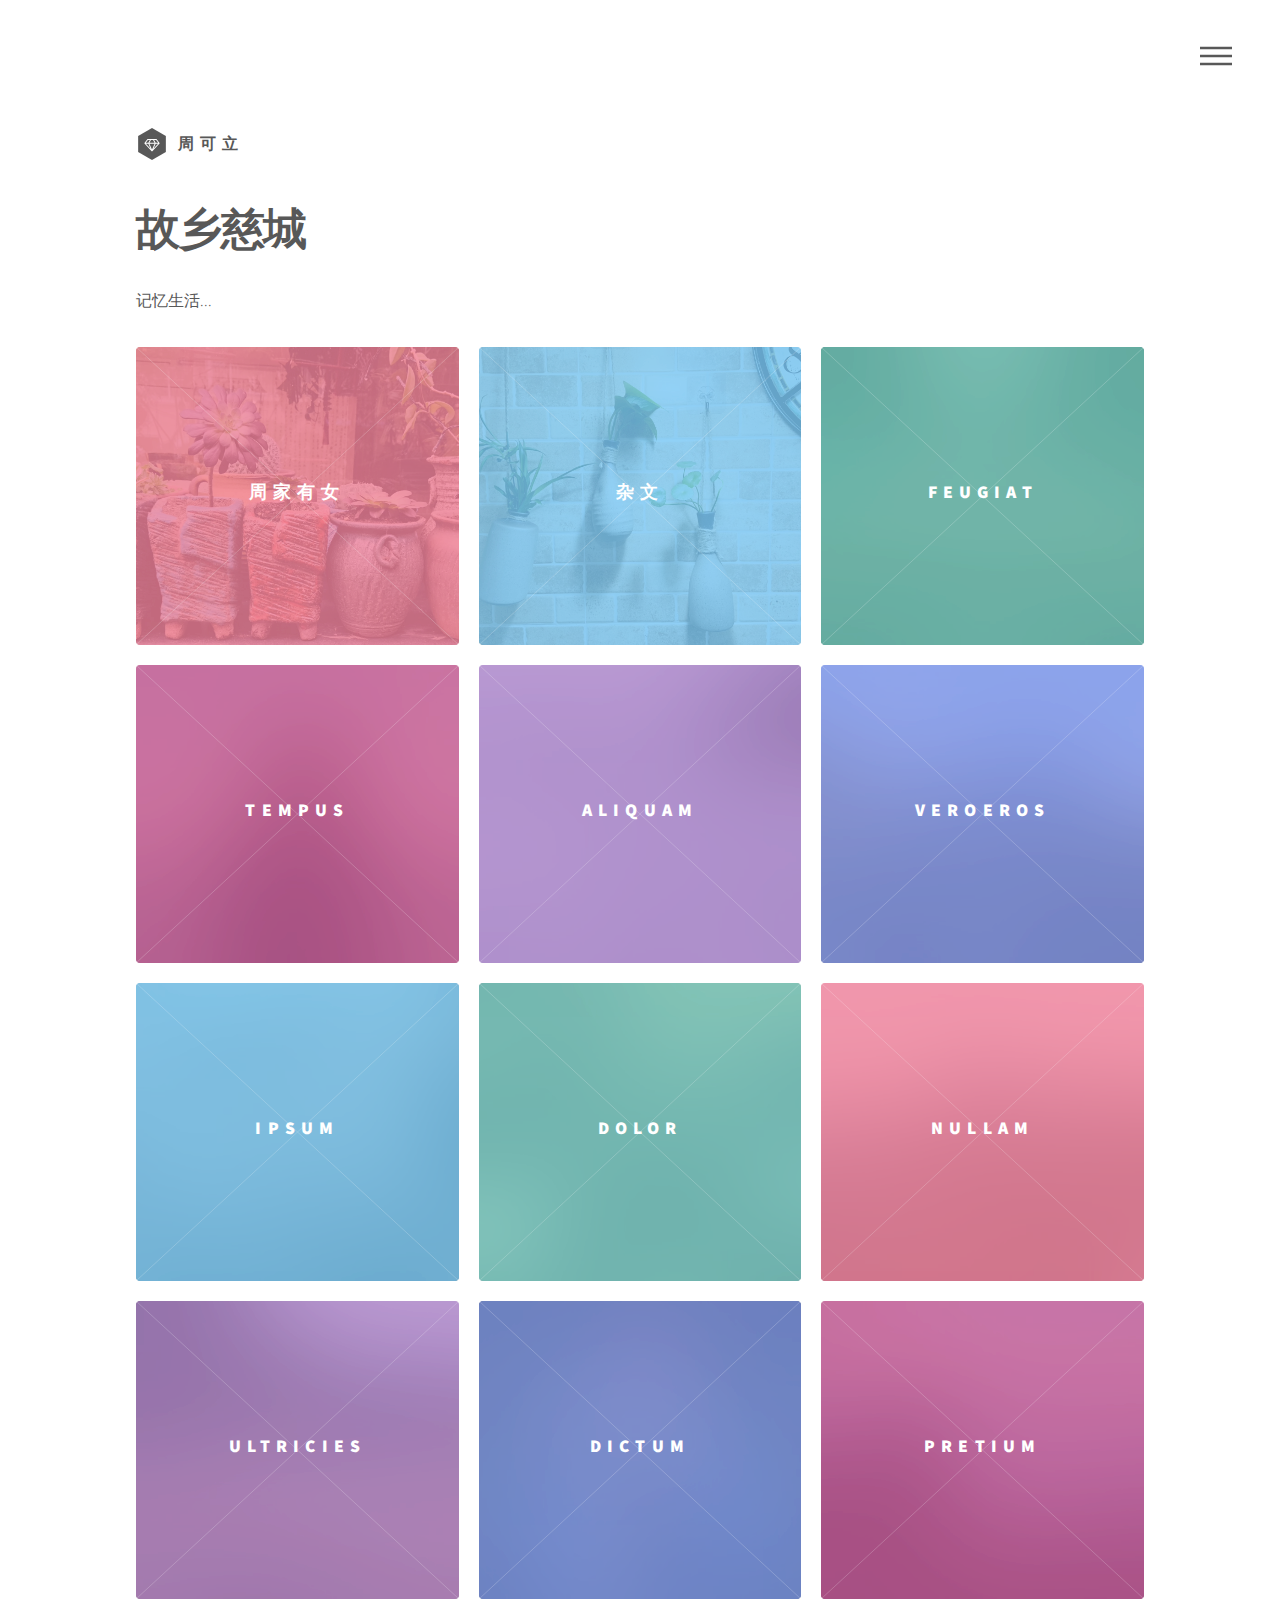
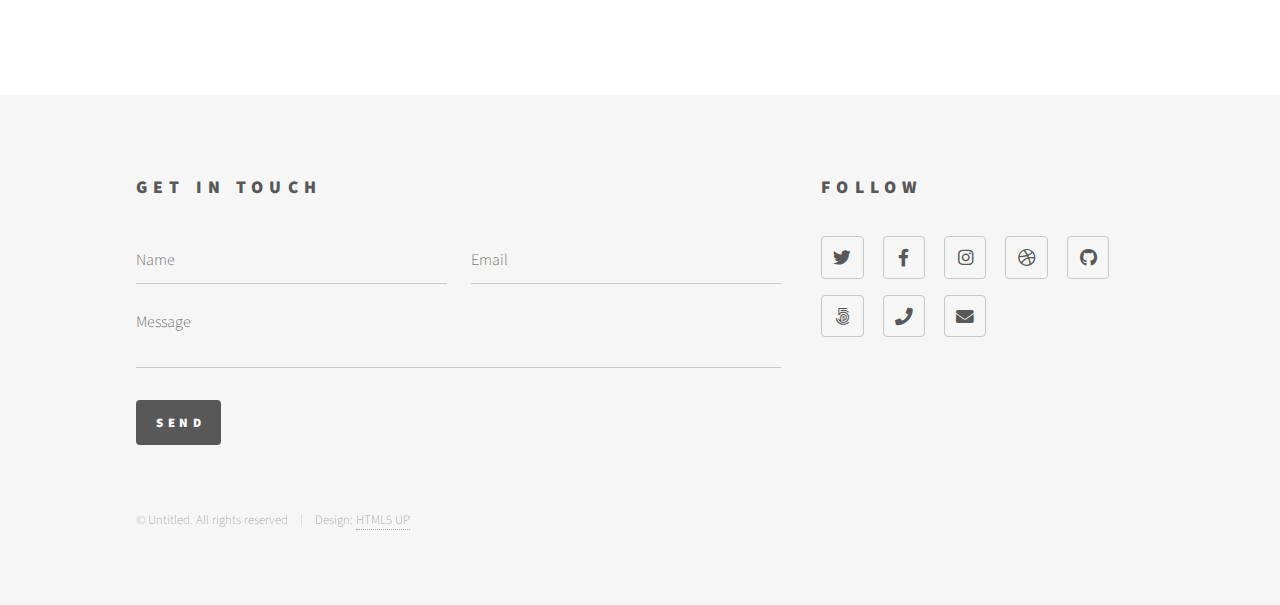
==== commit e27c6fde: "commit" ====
--- a/index.html
+++ b/index.html
@@ -68,12 +68,12 @@
 								</article>
 								<article class="style2">
 									<span class="image">
-										<img src="images/pic02.jpg" alt="" />
-									</span>
-									<a href="generic.html">
-										<h2>Lorem</h2>
-										<div class="content">
-											<p>Sed nisl arcu euismod sit amet nisi lorem etiam dolor veroeros et feugiat.</p>
+										<img src="images/story/005.jpg" alt="" />
+									</span>
+									<a href="generic2.html">
+										<h2>杂文</h2>
+										<div class="content">
+											<p>远足...</p>
 										</div>
 									</a>
 								</article>
--- a/assets/css/main.css
+++ b/assets/css/main.css
@@ -167,7 +167,7 @@
 	}
 
 	p span{
-		font-size:150%;		
+		font-size:120%;		
 		font-weight:bold;			
 	}
 
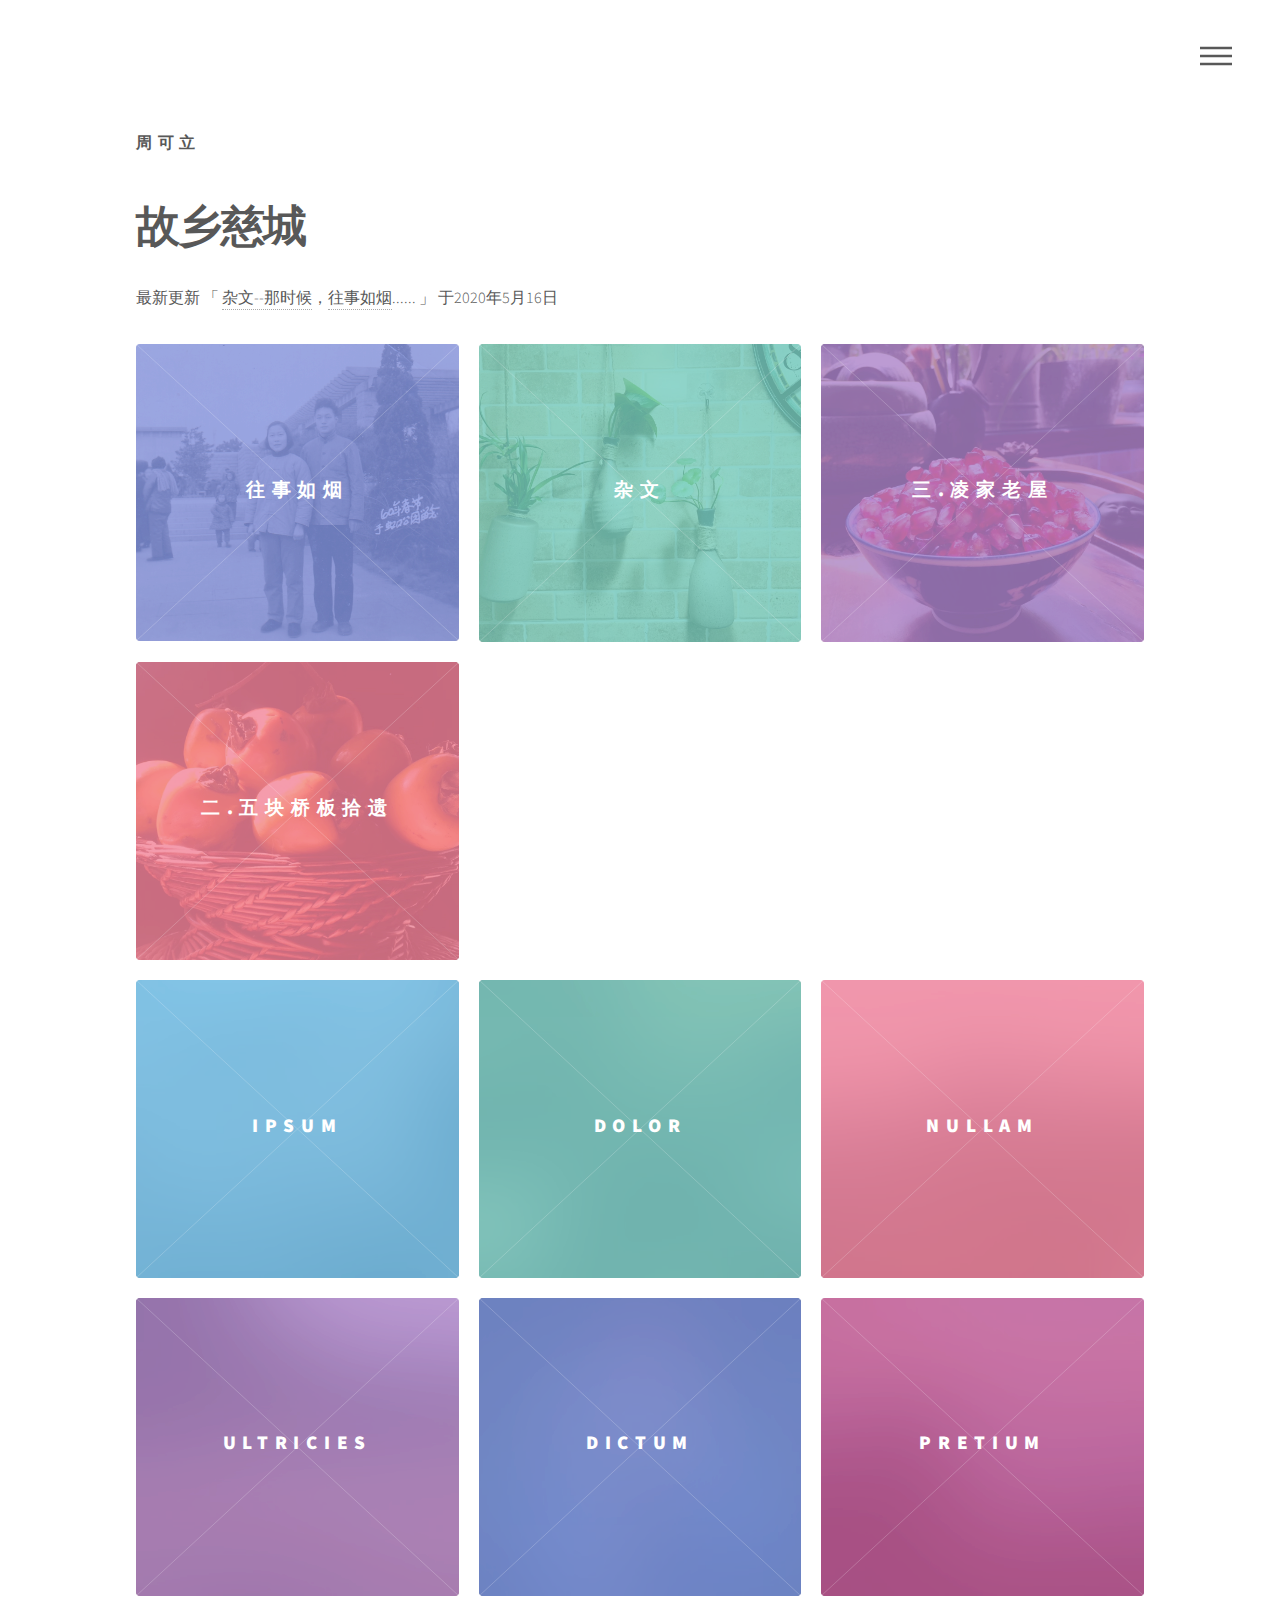
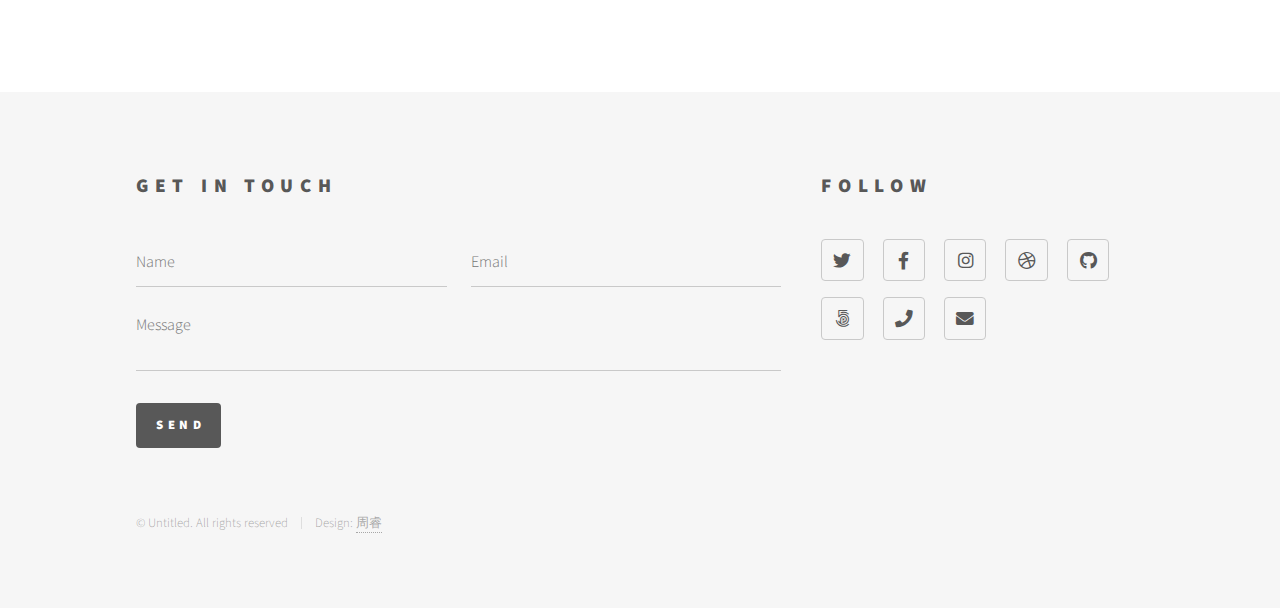
==== commit b78f70f9: "commit" ====
--- a/index.html
+++ b/index.html
@@ -6,9 +6,15 @@
 -->
 <html>
 	<head>
-		<title>Phantom by HTML5 UP</title>
+		<title>故乡慈城</title>
 		<meta charset="utf-8" />
+		<meta name="description" content="故乡慈城">
+		<meta name="keyword" content="周可立, 慈城, 宁波, 江北区">
 		<meta name="viewport" content="width=device-width, initial-scale=1, user-scalable=no" />
+		<meta http-equiv="pragma" content="no-cache">
+		<meta http-equiv="Cache-Control" content="no-cache, no-store, must-revalidate" />
+		<meta http-equiv="Pragma" content="no-cache" />
+		<meta http-equiv="Expires" content="0" />	
 		<link rel="stylesheet" href="assets/css/main.css" />
 		<noscript><link rel="stylesheet" href="assets/css/noscript.css" /></noscript>
 	</head>
@@ -22,7 +28,7 @@
 
 							<!-- Logo -->
 								<a href="index.html" class="logo">
-									<span class="symbol"><img src="images/logo.svg" alt="" /></span><span class="title">周可立</span>
+									<span class="title">周可立</span>
 								</a>
 
 							<!-- Nav -->
@@ -52,12 +58,67 @@
 						<div class="inner">
 							<header>
 								<h1> 故乡慈城</h1>
-								<p>记忆生活...</p>
+								<p>最新更新 「 <a href="generic2.html">杂文--那时候</a>，<a href="generic6.html">往事如烟</a>...... 」 于2020年5月16日 </p>
 							</header>
 							<section class="tiles">
+								<article class="style6">
+									<span class="image">
+										<img src="images/story/020.jpg" alt="" />
+									</span>
+									<a href="generic6.html">
+										<h2>往事如烟</h2>
+										<div class="content">
+											<p>往事如烟...</p>
+										</div>
+									</a>
+								</article>
+								<article class="style3">
+									<span class="image">
+										<img src="images/story/005.jpg" alt="" />
+									</span>
+									<a href="generic2.html">
+										<h2>杂文</h2>
+										<div class="content">
+											<p>那时候，远足，姑奶奶，名与字...</p>
+										</div>
+									</a>
+								</article>
+								<article class="style5">
+									<span class="image">
+										<img src="images/story/015.jpg" alt="" />
+									</span>
+									<a href="generic5.html">
+										<h2>三.凌家老屋</h2>
+										<div class="content">
+											<p>凌家老屋...</p>
+										</div>
+									</a>
+								</article>								
 								<article class="style1">
 									<span class="image">
 										<img src="images/story/002.jpg" alt="" />
+									</span>
+									<a href="generic4.html">
+										<h2>二.五块桥板拾遗</h2>
+										<div class="content">
+											<p>五块桥板拾遗...</p>
+										</div>
+									</a>
+								</article>
+								<article class="style2">
+									<span class="image">
+										<img src="images/story/012.jpg" alt="" />
+									</span>
+									<a href="generic3.html">
+										<h2>一.桂花厅轶事</h2>
+										<div class="content">
+											<p>桂花厅轶事...</p>
+										</div>
+									</a>
+								</article>								
+								<article class="style4">
+									<span class="image">
+										<img src="images/story/008.jpg" alt="" />
 									</span>
 									<a href="generic1.html">
 										<h2>周家有女</h2>
@@ -65,62 +126,8 @@
 											<p>周女有才,有感而作</p>
 										</div>
 									</a>
-								</article>
-								<article class="style2">
-									<span class="image">
-										<img src="images/story/005.jpg" alt="" />
-									</span>
-									<a href="generic2.html">
-										<h2>杂文</h2>
-										<div class="content">
-											<p>远足...</p>
-										</div>
-									</a>
-								</article>
-								<article class="style3">
-									<span class="image">
-										<img src="images/pic03.jpg" alt="" />
-									</span>
-									<a href="generic.html">
-										<h2>Feugiat</h2>
-										<div class="content">
-											<p>Sed nisl arcu euismod sit amet nisi lorem etiam dolor veroeros et feugiat.</p>
-										</div>
-									</a>
-								</article>
-								<article class="style4">
-									<span class="image">
-										<img src="images/pic04.jpg" alt="" />
-									</span>
-									<a href="generic.html">
-										<h2>Tempus</h2>
-										<div class="content">
-											<p>Sed nisl arcu euismod sit amet nisi lorem etiam dolor veroeros et feugiat.</p>
-										</div>
-									</a>
-								</article>
-								<article class="style5">
-									<span class="image">
-										<img src="images/pic05.jpg" alt="" />
-									</span>
-									<a href="generic.html">
-										<h2>Aliquam</h2>
-										<div class="content">
-											<p>Sed nisl arcu euismod sit amet nisi lorem etiam dolor veroeros et feugiat.</p>
-										</div>
-									</a>
-								</article>
-								<article class="style6">
-									<span class="image">
-										<img src="images/pic06.jpg" alt="" />
-									</span>
-									<a href="generic.html">
-										<h2>Veroeros</h2>
-										<div class="content">
-											<p>Sed nisl arcu euismod sit amet nisi lorem etiam dolor veroeros et feugiat.</p>
-										</div>
-									</a>
-								</article>
+								</article>								
+								
 								<article class="style2">
 									<span class="image">
 										<img src="images/pic07.jpg" alt="" />
@@ -227,7 +234,7 @@
 								</ul>
 							</section>
 							<ul class="copyright">
-								<li>&copy; Untitled. All rights reserved</li><li>Design: <a href="http://html5up.net">HTML5 UP</a></li>
+								<li>&copy; Untitled. All rights reserved</li><li>Design: <a href="http://html5up.net">周睿</a></li>
 							</ul>
 						</div>
 					</footer>
--- a/assets/css/main.css
+++ b/assets/css/main.css
@@ -167,10 +167,10 @@
 	}
 
 	p span{
-		font-size:120%;		
+		font-size:110%;		
 		font-weight:bold;			
 	}
-
+	
 	h1 {
 		font-size: 2.75em;
 		font-weight: 700;
@@ -200,8 +200,8 @@
 
 		}
 
-	h2, h3, h4, h5, h6 {
-		font-weight: 900;
+	h2, h3, h4, h5, h6 {	
+		font-weight: 900;	
 		line-height: 1.5;
 		margin: 0 0 2em 0;
 		text-transform: uppercase;
@@ -212,25 +212,25 @@
 			color: inherit;
 		}
 
-	h2 {
-		font-size: 1.1em;
-	}
-
-	h3 {
+	h2 {		
+		font-size: 1.2em;
+	}	
+
+	h3 {		
 		font-size: 1em;
 	}
 
-	h4 {
+	h4 {		
 		font-size: 0.8em;
 	}
 
-	h5 {
+	h5 {		
 		font-size: 0.8em;
 	}
 
-	h6 {
+	h6 {		
 		font-size: 0.8em;
-	}
+	}		
 
 	@media screen and (max-width: 980px) {
 
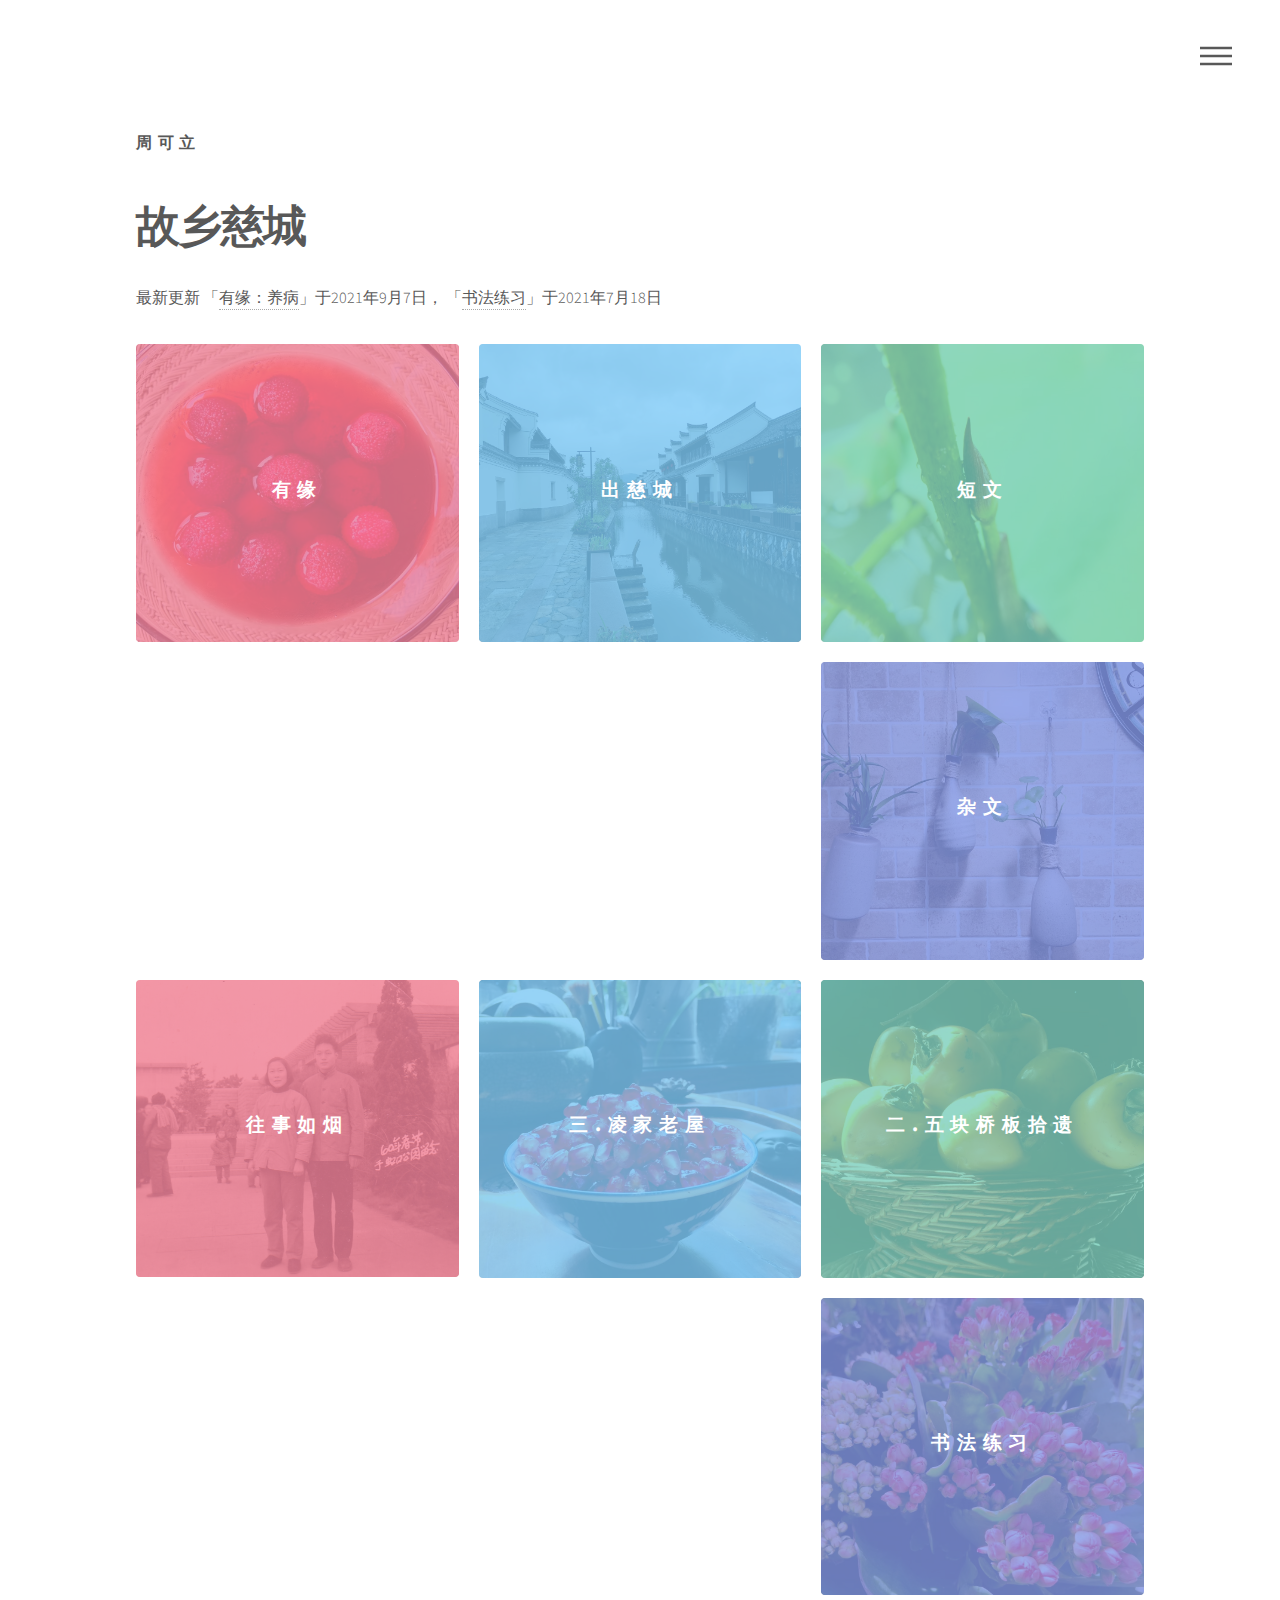
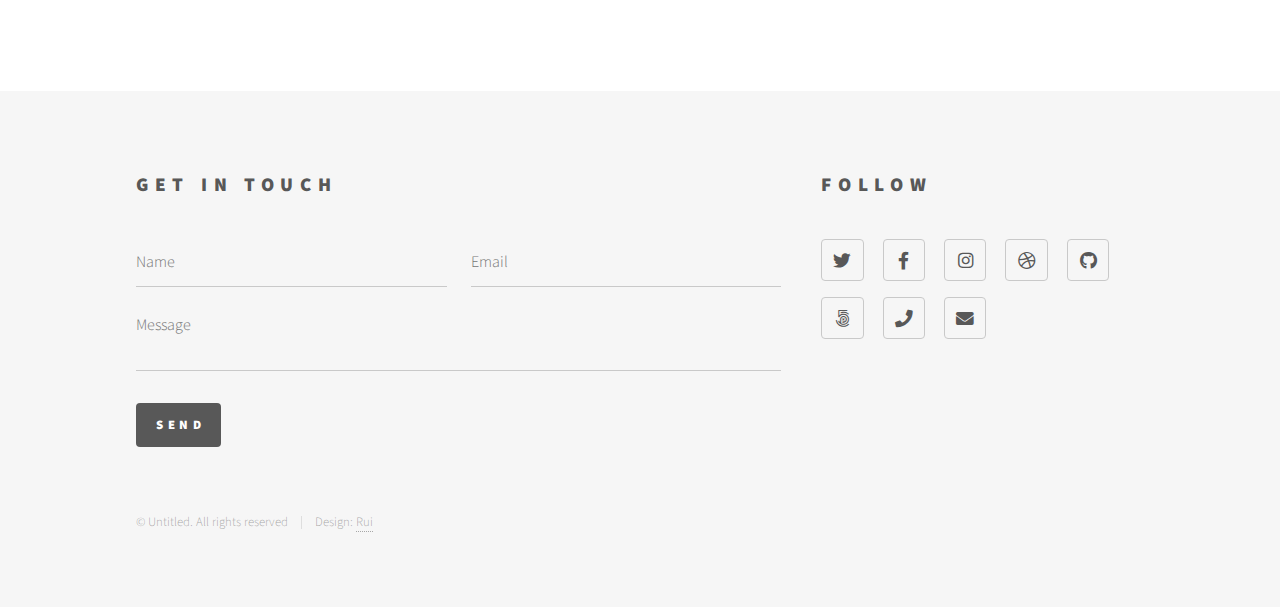
==== commit 3d3ad41e: "commit" ====
--- a/index.html
+++ b/index.html
@@ -1,9 +1,4 @@
 <!DOCTYPE HTML>
-<!--
-	Phantom by HTML5 UP
-	html5up.net | @ajlkn
-	Free for personal and commercial use under the CCA 3.0 license (html5up.net/license)
--->
 <html>
 	<head>
 		<title>故乡慈城</title>
@@ -21,7 +16,6 @@
 	<body class="is-preload">
 		<!-- Wrapper -->
 			<div id="wrapper">
-
 				<!-- Header -->
 					<header id="header">
 						<div class="inner">
@@ -40,15 +34,22 @@
 
 						</div>
 					</header>
-
 				<!-- Menu -->
 					<nav id="menu">
 						<h2>Menu</h2>
 						<ul>
 							<li><a href="index.html">Home</a></li>
-							<li><a href="generic.html">Ipsum veroeros</a></li>
-							<li><a href="generic.html">Tempus etiam</a></li>
-							<li><a href="generic.html">Consequat dolor</a></li>
+							<li><a href="generic12.html">有缘</a></li>
+							<li><a href="generic10.html">出慈城</a></li>
+							<li><a href="generic9.html">短文</a></li>
+							<li><a href="generic8.html">往事如烟杂记</a></li>
+							<li><a href="generic6.html">往事如烟</a></li>
+							<li><a href="generic7.html">那时候</a></li>
+							<li><a href="generic2.html">杂文</a></li>
+							<li><a href="generic5.html">凌家老屋</a></li>
+							<li><a href="generic4.html">五块桥板拾遗</a></li>
+							<li><a href="generic3.html">桂花厅轶事</a></li>
+							<li><a href="generic11.html">书法练习</a></li>
 							<li><a href="elements.html">Elements</a></li>
 						</ul>
 					</nav>
@@ -58,10 +59,77 @@
 						<div class="inner">
 							<header>
 								<h1> 故乡慈城</h1>
-								<p>最新更新 「 <a href="generic2.html">杂文--那时候</a>，<a href="generic6.html">往事如烟</a>...... 」 于2020年5月16日 </p>
+								<p>最新更新 「<a href="generic10.html">有缘：养病</a>」于2021年9月7日，
+								 「<a href="generic11.html">书法练习</a>」于2021年7月18日 </p>
 							</header>
 							<section class="tiles">
+								<article class="style1">
+									<span class="image">
+										<img src="images/story/042.jpg" alt="" />
+									</span>
+									<a href="generic12.html">
+										<h2>有缘</h2>
+										<div class="content">
+											<p>儿童晚班，无奈退学...</p>
+										</div>
+									</a>
+								</article>
+								<article class="style2">
+									<span class="image">
+										<img src="images/story/033.jpg" alt="" />
+									</span>
+									<a href="generic10.html">
+										<h2>出慈城</h2>
+										<div class="content">
+											<p>出慈城，进上海...</p>
+										</div>
+									</a>
+								</article>
+								<article class="style3">
+									<span class="image">
+										<img src="images/story/031.jpg" alt="" />
+									</span>
+									<a href="generic9.html">
+										<h2>短文</h2>
+										<div class="content">
+											<p>牛年话牛，咬奶头，高邮，南京板鸭，板鸭与咸蛋，有口无心...</p>
+										</div>
+									</a>
+								</article>
+								<article class="style4">
+									<span class="image">
+										<img src="images/story/029.jpg" alt="" />
+									</span>
+									<a href="generic8.html">
+										<h2>往事如烟 -- 杂记</h2>
+										<div class="content">
+											<p>政变...</p>
+										</div>
+									</a>
+								</article>
+								<article class="style5">
+									<span class="image">
+										<img src="images/story/026.jpg" alt="" />
+									</span>
+									<a href="generic7.html">
+										<h2>那时候</h2>
+										<div class="content">
+											<p>针，金夹岙，交通员，上坟，忆普迪...</p>
+										</div>
+									</a>
+								</article>
 								<article class="style6">
+									<span class="image">
+										<img src="images/story/005.jpg" alt="" />
+									</span>
+									<a href="generic2.html">
+										<h2>杂文</h2>
+										<div class="content">
+											<p>新编拗猛公传，远足，姑奶奶，浓味的回忆，名与字...</p>
+										</div>
+									</a>
+								</article>
+								<article class="style1">
 									<span class="image">
 										<img src="images/story/020.jpg" alt="" />
 									</span>
@@ -71,19 +139,8 @@
 											<p>往事如烟...</p>
 										</div>
 									</a>
-								</article>
-								<article class="style3">
-									<span class="image">
-										<img src="images/story/005.jpg" alt="" />
-									</span>
-									<a href="generic2.html">
-										<h2>杂文</h2>
-										<div class="content">
-											<p>那时候，远足，姑奶奶，名与字...</p>
-										</div>
-									</a>
-								</article>
-								<article class="style5">
+								</article>																
+								<article class="style2">
 									<span class="image">
 										<img src="images/story/015.jpg" alt="" />
 									</span>
@@ -94,7 +151,7 @@
 										</div>
 									</a>
 								</article>								
-								<article class="style1">
+								<article class="style3">
 									<span class="image">
 										<img src="images/story/002.jpg" alt="" />
 									</span>
@@ -105,7 +162,7 @@
 										</div>
 									</a>
 								</article>
-								<article class="style2">
+								<article class="style4">
 									<span class="image">
 										<img src="images/story/012.jpg" alt="" />
 									</span>
@@ -116,7 +173,7 @@
 										</div>
 									</a>
 								</article>								
-								<article class="style4">
+								<article class="style5">
 									<span class="image">
 										<img src="images/story/008.jpg" alt="" />
 									</span>
@@ -126,71 +183,15 @@
 											<p>周女有才,有感而作</p>
 										</div>
 									</a>
-								</article>								
-								
-								<article class="style2">
-									<span class="image">
-										<img src="images/pic07.jpg" alt="" />
-									</span>
-									<a href="generic.html">
-										<h2>Ipsum</h2>
-										<div class="content">
-											<p>Sed nisl arcu euismod sit amet nisi lorem etiam dolor veroeros et feugiat.</p>
-										</div>
-									</a>
-								</article>
-								<article class="style3">
-									<span class="image">
-										<img src="images/pic08.jpg" alt="" />
-									</span>
-									<a href="generic.html">
-										<h2>Dolor</h2>
-										<div class="content">
-											<p>Sed nisl arcu euismod sit amet nisi lorem etiam dolor veroeros et feugiat.</p>
-										</div>
-									</a>
-								</article>
-								<article class="style1">
-									<span class="image">
-										<img src="images/pic09.jpg" alt="" />
-									</span>
-									<a href="generic.html">
-										<h2>Nullam</h2>
-										<div class="content">
-											<p>Sed nisl arcu euismod sit amet nisi lorem etiam dolor veroeros et feugiat.</p>
-										</div>
-									</a>
-								</article>
-								<article class="style5">
-									<span class="image">
-										<img src="images/pic10.jpg" alt="" />
-									</span>
-									<a href="generic.html">
-										<h2>Ultricies</h2>
-										<div class="content">
-											<p>Sed nisl arcu euismod sit amet nisi lorem etiam dolor veroeros et feugiat.</p>
-										</div>
-									</a>
 								</article>
 								<article class="style6">
 									<span class="image">
-										<img src="images/pic11.jpg" alt="" />
-									</span>
-									<a href="generic.html">
-										<h2>Dictum</h2>
-										<div class="content">
-											<p>Sed nisl arcu euismod sit amet nisi lorem etiam dolor veroeros et feugiat.</p>
-										</div>
-									</a>
-								</article>
-								<article class="style4">
-									<span class="image">
-										<img src="images/pic12.jpg" alt="" />
-									</span>
-									<a href="generic.html">
-										<h2>Pretium</h2>
-										<div class="content">
-											<p>Sed nisl arcu euismod sit amet nisi lorem etiam dolor veroeros et feugiat.</p>
+										<img src="images/story/044.jpg" alt="" />
+									</span>
+									<a href="generic11.html">
+										<h2>书法练习</h2>
+										<div class="content">
+											<p>我的书法</p>
 										</div>
 									</a>
 								</article>
@@ -234,7 +235,7 @@
 								</ul>
 							</section>
 							<ul class="copyright">
-								<li>&copy; Untitled. All rights reserved</li><li>Design: <a href="http://html5up.net">周睿</a></li>
+								<li>&copy; Untitled. All rights reserved</li><li>Design: <a href="https://qingyuan2009.gitee.io/guxiang/">Rui</a></li>
 							</ul>
 						</div>
 					</footer>
--- a/assets/css/main.css
+++ b/assets/css/main.css
@@ -2638,8 +2638,7 @@
 					top: 0;
 					left: 0;
 					width: 100%;
-					height: 100%;
-					background-image: url("data:image/svg+xml;charset=utf8,%3Csvg xmlns='http://www.w3.org/2000/svg' width='100' height='100' viewBox='0 0 100 100' preserveAspectRatio='none'%3E%3Cstyle%3Eline %7B stroke-width: 0.25px%3B stroke: %23ffffff%3B %7D%3C/style%3E%3Cline x1='0' y1='0' x2='100' y2='100' /%3E%3Cline x1='100' y1='0' x2='0' y2='100' /%3E%3C/svg%3E");
+					height: 100%;					
 					background-position: center;
 					background-repeat: no-repeat;
 					background-size: 100% 100%;
